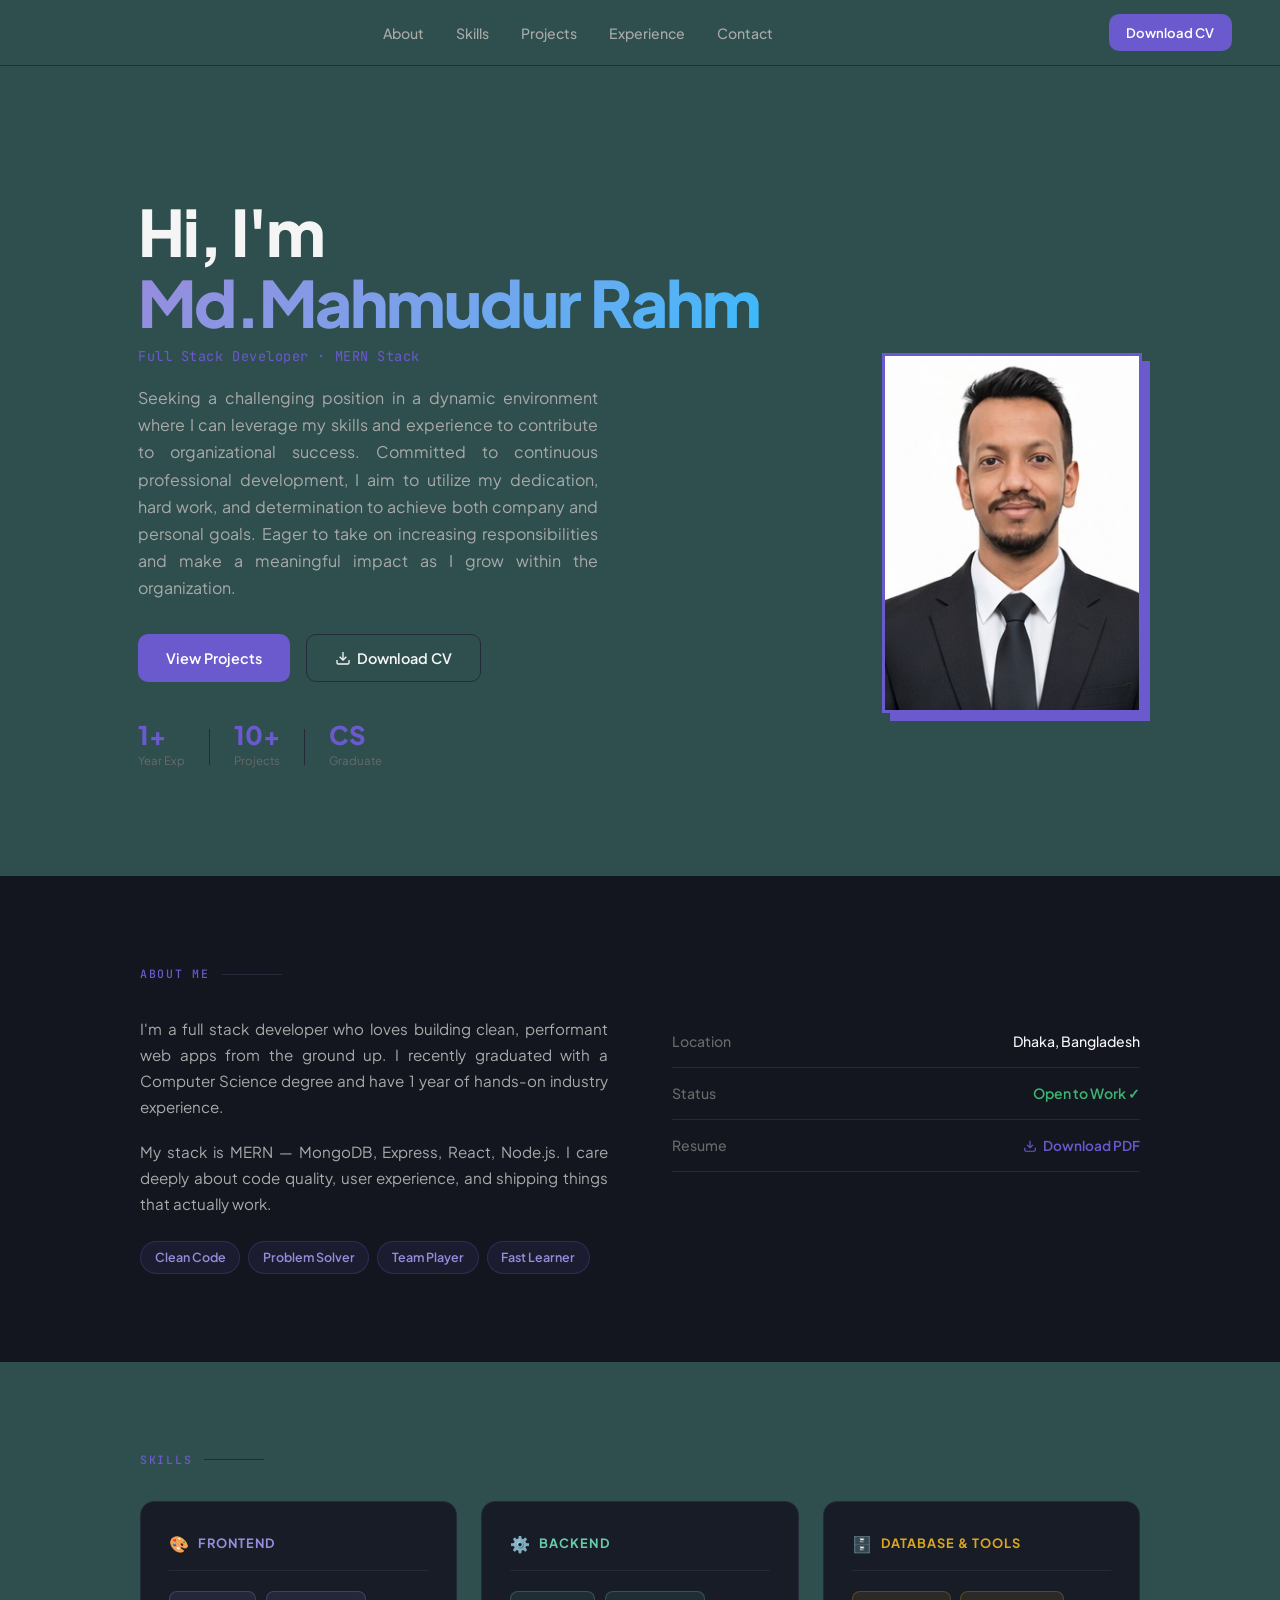
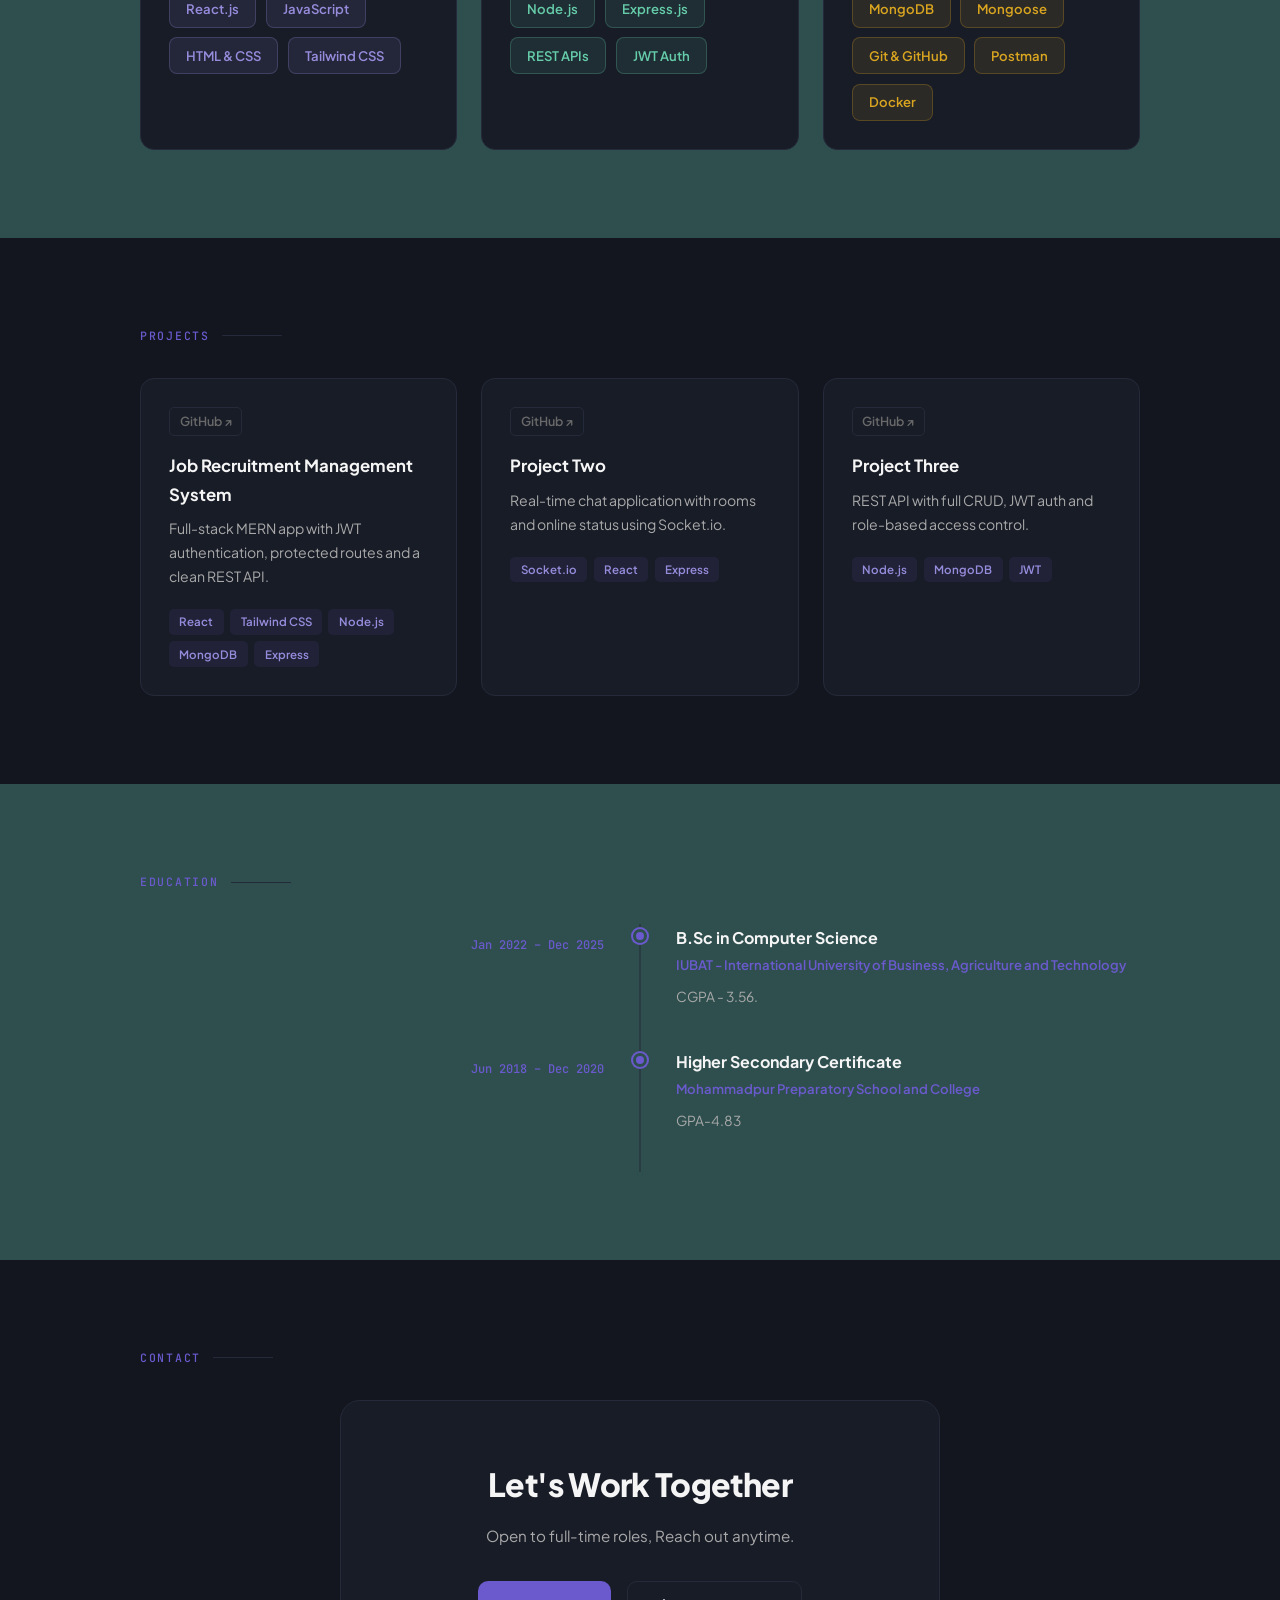
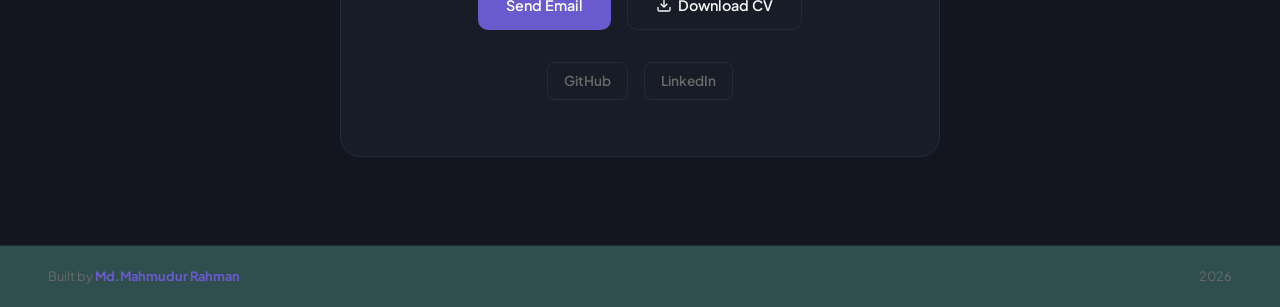
==== portfolio/index.html @ d1deb951 "some update" ====
<!doctype html>
<html lang="en">
  <head>
    <meta charset="UTF-8" />
    <meta name="viewport" content="width=device-width, initial-scale=1.0" />
    <title>Portfolio of Md.Mahmudur Rahman</title>
    <link rel="stylesheet" href="style.css" />
    <link rel="preconnect" href="https://fonts.googleapis.com" />
    <link
      href="https://fonts.googleapis.com/css2?family=Plus+Jakarta+Sans:wght@300;400;500;600;700;800&family=JetBrains+Mono:wght@400;500&display=swap"
      rel="stylesheet"
    />
  </head>
  <body>
    <!-- NAV -->
    <nav id="navbar">
      <span class="logo"><span></span></span>
      <ul id="navMenu">
        <li><a href="#about">About</a></li>
        <li><a href="#skills">Skills</a></li>
        <li><a href="#projects">Projects</a></li>
        <li><a href="#experience">Experience</a></li>
        <li><a href="#contact">Contact</a></li>
      </ul>
      <a href="cv.pdf" download class="cv-btn">Download CV</a>
      <button class="hamburger" id="hamburger" aria-label="Toggle menu">
        <span></span><span></span><span></span>
      </button>
    </nav>

    <!-- HERO -->
    <section class="hero">
      <div class="hero-left">
        <h1>Hi, I'm<br /><span id="heroName">Md.Mahmudur Rahman</span></h1>
        <p class="hero-role">Full Stack Developer · MERN Stack</p>
        <p class="hero-sub">
          Seeking a challenging position in a dynamic environment where I can
          leverage my skills and experience to contribute to organizational
          success. Committed to continuous professional development, I aim to
          utilize my dedication, hard work, and determination to achieve both
          company and personal goals. Eager to take on increasing
          responsibilities and make a meaningful impact as I grow within the
          organization.
        </p>
        <div class="hero-actions">
          <a href="#projects" class="btn">View Projects</a>
          <a href="cv.pdf" download class="btn btn-outline">
            <svg
              width="16"
              height="16"
              viewBox="0 0 24 24"
              fill="none"
              stroke="currentColor"
              stroke-width="2"
            >
              <path d="M21 15v4a2 2 0 0 1-2 2H5a2 2 0 0 1-2-2v-4" />
              <polyline points="7 10 12 15 17 10" />
              <line x1="12" y1="15" x2="12" y2="3" />
            </svg>
            Download CV
          </a>
        </div>
        <div class="hero-stats">
          <div class="stat"><strong>1+</strong><span>Year Exp</span></div>
          <div class="divider"></div>
          <div class="stat"><strong>10+</strong><span>Projects</span></div>
          <div class="divider"></div>
          <div class="stat"><strong>CS</strong><span>Graduate</span></div>
        </div>
      </div>
      <div class="hero-right">
        <div class="profile-wrap">
          <img
            src="./img/User_Profile.jpeg"
            alt="Profile Photo"
            class="profile-img"
          />
          <div class="profile-ring"></div>
        </div>
      </div>
    </section>

    <!-- ABOUT -->
    <section id="about" class="section alt">
      <div class="container">
        <div class="sec-label">About Me</div>
        <div class="about-layout">
          <div class="about-text">
            <p>
              I'm a full stack developer who loves building clean, performant
              web apps from the ground up. I recently graduated with a Computer
              Science degree and have 1 year of hands-on industry experience.
            </p>
            <p>
              My stack is MERN — MongoDB, Express, React, Node.js. I care deeply
              about code quality, user experience, and shipping things that
              actually work.
            </p>
            <div class="about-tags">
              <span>Clean Code</span>
              <span>Problem Solver</span>
              <span>Team Player</span>
              <span>Fast Learner</span>
            </div>
          </div>
          <div class="about-info">
            <div class="info-row">
              <span class="info-label">Location</span
              ><span class="info-val">Dhaka, Bangladesh</span>
            </div>

            <div class="info-row">
              <span class="info-label">Status</span
              ><span class="info-val status-open">Open to Work ✓</span>
            </div>
            <div class="info-row">
              <span class="info-label">Resume</span>
              <a href="cv.pdf" download class="info-link">
                <svg
                  width="14"
                  height="14"
                  viewBox="0 0 24 24"
                  fill="none"
                  stroke="currentColor"
                  stroke-width="2"
                >
                  <path d="M21 15v4a2 2 0 0 1-2 2H5a2 2 0 0 1-2-2v-4" />
                  <polyline points="7 10 12 15 17 10" />
                  <line x1="12" y1="15" x2="12" y2="3" />
                </svg>
                Download PDF
              </a>
            </div>
          </div>
        </div>
      </div>
    </section>

    <!-- SKILLS -->
    <section id="skills" class="section">
      <div class="container">
        <div class="sec-label">Skills</div>
        <div class="skill-cols">
          <div class="skill-col">
            <div class="skill-col-title fe">
              <span class="skill-col-icon">🎨</span> Frontend
            </div>
            <div class="skill-pills">
              <span>React.js</span>
              <span>JavaScript</span>
              <span>HTML & CSS</span>
              <span>Tailwind CSS</span>
            </div>
          </div>

          <div class="skill-col">
            <div class="skill-col-title be">
              <span class="skill-col-icon">⚙️</span> Backend
            </div>
            <div class="skill-pills">
              <span>Node.js</span>
              <span>Express.js</span>
              <span>REST APIs</span>
              <span>JWT Auth</span>
            </div>
          </div>

          <div class="skill-col">
            <div class="skill-col-title db">
              <span class="skill-col-icon">🗄️</span> Database & Tools
            </div>
            <div class="skill-pills">
              <span>MongoDB</span>
              <span>Mongoose</span>
              <span>Git & GitHub</span>
              <span>Postman</span>
              <span>Docker</span>
            </div>
          </div>
        </div>
      </div>
    </section>

    <!-- PROJECTS -->
    <section id="projects" class="section alt">
      <div class="container">
        <div class="sec-label">Projects</div>
        <div class="projects">
          <div class="card fade-up">
            <div class="card-header">
              <div class="card-links">
                <a
                  href="https://github.com/Mahmudur-86/Job-Recruitment-Management-System-"
                  target="_blank"
                  rel="noopener"
                  >GitHub ↗</a
                >
              </div>
            </div>
            <h3>Job Recruitment Management System</h3>
            <p>
              Full-stack MERN app with JWT authentication, protected routes and
              a clean REST API.
            </p>
            <div class="card-tags">
              <span>React</span>
              <span>Tailwind CSS</span>
              <span>Node.js</span><span>MongoDB</span>
              <span>Express</span>
            </div>
          </div>

          <div class="card fade-up">
            <div class="card-header">
              <div class="card-links">
                <a href="#" target="_blank" rel="noopener">GitHub ↗</a>
              </div>
            </div>
            <h3>Project Two</h3>
            <p>
              Real-time chat application with rooms and online status using
              Socket.io.
            </p>
            <div class="card-tags">
              <span>Socket.io</span><span>React</span><span>Express</span>
            </div>
          </div>

          <div class="card fade-up">
            <div class="card-header">
              <div class="card-links">
                <a href="#" target="_blank" rel="noopener">GitHub ↗</a>
              </div>
            </div>
            <h3>Project Three</h3>
            <p>
              REST API with full CRUD, JWT auth and role-based access control.
            </p>
            <div class="card-tags">
              <span>Node.js</span><span>MongoDB</span><span>JWT</span>
            </div>
          </div>
        </div>
      </div>
    </section>

    <!-- EDUCATION -->
    <section id="education" class="section">
      <div class="container">
        <div class="sec-label">Education</div>
        <div class="timeline">
          <div class="tl-item fade-up">
            <div class="tl-left">
              <span class="tl-date">Jan 2022 – Dec 2025</span>
            </div>
            <div class="tl-dot"></div>
            <div class="tl-right">
              <h3>B.Sc in Computer Science</h3>
              <span class="tl-company"
                >IUBAT - International University of Business, Agriculture and
                Technology</span
              >
              <p>CGPA - 3.56.</p>
            </div>
          </div>

          <div class="tl-item fade-up">
            <div class="tl-left">
              <span class="tl-date">Jun 2018 – Dec 2020</span>
            </div>
            <div class="tl-dot"></div>
            <div class="tl-right">
              <h3>Higher Secondary Certificate</h3>
              <span class="tl-company"
                >Mohammadpur Preparatory School and College</span
              >
              <p>GPA-4.83</p>
            </div>
          </div>
        </div>
      </div>
    </section>

    <!-- CONTACT -->
    <section id="contact" class="section alt">
      <div class="container">
        <div class="sec-label">Contact</div>
        <div class="contact-box fade-up">
          <h2>Let's Work Together</h2>
          <p>Open to full-time roles, Reach out anytime.</p>
          <div class="contact-actions">
            <a href="mailto:mdmahmudurrahman648@gmail.com" class="btn"
              >Send Email</a
            >
            <a href="cv.pdf" download class="btn btn-outline">
              <svg
                width="16"
                height="16"
                viewBox="0 0 24 24"
                fill="none"
                stroke="currentColor"
                stroke-width="2"
              >
                <path d="M21 15v4a2 2 0 0 1-2 2H5a2 2 0 0 1-2-2v-4" />
                <polyline points="7 10 12 15 17 10" />
                <line x1="12" y1="15" x2="12" y2="3" />
              </svg>
              Download CV
            </a>
          </div>
          <div class="socials">
            <a
              href="https://github.com/Mahmudur-86"
              target="_blank"
              rel="noopener"
              >GitHub</a
            >
            <a
              href="https://www.linkedin.com/in/md-mahmudur-rahman-579461246"
              target="_blank"
              rel="noopener"
              >LinkedIn</a
            >
          </div>
        </div>
      </div>
    </section>

    <footer>
      <span>Built by <strong> Md.Mahmudur Rahman</strong></span>
      <span id="yr">2026</span>
    </footer>

    <script src="app.js"></script>
  </body>
</html>
---- portfolio/style.css ----
*, *::before, *::after { margin: 0; padding: 0; box-sizing: border-box; }

:root {
  --bg:      darkslategray;
  --bg-alt:  #13161f;
  --card:    #181c27;
  --border:  #252a3a;
  --accent:  slateblue;        
  --accent2: deepskyblue;       
  --accent3: mediumseagreen;    
  --text:    whitesmoke;
  --sub:     darkgray;
  --dim:     dimgray;
  --fe:      color-mix(in srgb, slateblue 70%, white);   
  --be:      mediumaquamarine; 
  --db:      goldenrod;         
  --r: 10px;
}

html { scroll-behavior: smooth; }

body {
  font-family: 'Plus Jakarta Sans', sans-serif;
  background: var(--bg);
  color: var(--text);
  line-height: 1.7;
  overflow-x: hidden;
}

::-webkit-scrollbar { width: 3px; }
::-webkit-scrollbar-track { background: var(--bg); }
::-webkit-scrollbar-thumb { background: var(--accent); border-radius: 2px; }
::selection { background: color-mix(in srgb, var(--accent) 30%, transparent); }

/* ── NAV ── */
nav {
  position: sticky; top: 0; z-index: 100;
  display: flex; align-items: center; justify-content: space-between;
  padding: 0.9rem 3rem;
  background: color-mix(in srgb, var(--bg) 85%, transparent);
  
  border-bottom: 1px solid var(--border);
  transition: box-shadow 0.3s;
}
nav.scrolled { box-shadow: 0 4px 24px color-mix(in srgb, black 30%, transparent); }
.logo { font-size: 1.3rem; font-weight: 800; color: var(--text); letter-spacing: -0.03em; }
.logo span { color: var(--accent); }
nav ul { display: flex; gap: 2rem; list-style: none; }
nav a { text-decoration: none; color: var(--sub); font-size: 0.88rem; font-weight: 500; transition: color 0.2s; }
nav a:hover, nav a.active { color: var(--text); }
.cv-btn {
  display: inline-flex; align-items: center; gap: 0.4rem;
  background: var(--accent); color: white;
  padding: 0.45rem 1.1rem; border-radius: var(--r);
  font-size: 0.82rem; font-weight: 600; text-decoration: none;
  transition: all 0.2s;
}
.cv-btn:hover { background: color-mix(in srgb, var(--accent) 80%, black); transform: translateY(-1px); }
.hamburger { display: none; flex-direction: column; gap: 5px; cursor: pointer; background: none; border: none; }
.hamburger span { display: block; width: 22px; height: 2px; background: var(--text); border-radius: 2px; transition: all 0.3s; }

/* ── HERO ── */
.hero {
  display: flex; align-items: center; justify-content: space-between;
  gap: 3rem; padding: 5.5rem 3rem 4rem;
  max-width: 1100px; margin: 0 auto; min-height: 90vh;
}
.hero-left { flex: 1; }
.hero-status {
  display: inline-flex; align-items: center; gap: 0.5rem;
  background: color-mix(in srgb, var(--accent3) 10%, transparent);
  color: var(--accent3); font-size: 0.8rem; font-weight: 600;
  padding: 0.35rem 1rem; border-radius: 100px;
  border: 1px solid color-mix(in srgb, var(--accent3) 25%, transparent);
  margin-bottom: 1.5rem;
}
.status-dot {
  width: 7px; height: 7px; border-radius: 50%;
  background: var(--accent3);
  animation: pulse 2s ease-in-out infinite;
}
@keyframes pulse { 0%,100% { opacity: 1; } 50% { opacity: 0.4; } }
.hero-left h1 {
  font-size: clamp(2.4rem, 5.5vw, 4rem); font-weight: 800;
  line-height: 1.1; letter-spacing: -0.03em; margin-bottom: 0.5rem;
}
.hero-left h1 span {
  display: block;
  background: linear-gradient(135deg, var(--fe), var(--accent2));
  -webkit-background-clip: text; -webkit-text-fill-color: transparent; background-clip: text;
}
.hero-role {
  font-family: 'JetBrains Mono', monospace;
  font-size: 0.85rem; color: var(--accent); margin-bottom: 1rem;
  letter-spacing: 0.04em;
}
.hero-sub { color: var(--sub); font-size: 1rem; max-width: 460px; margin-bottom: 2rem; text-align: justify; }
.hero-actions { display: flex; gap: 1rem; flex-wrap: wrap; margin-bottom: 2.5rem; }
.hero-stats { display: flex; align-items: center; gap: 1.5rem; }
.stat { display: flex; flex-direction: column; }
.stat strong { font-size: 1.6rem; font-weight: 800; color: var(--accent); line-height: 1; }
.stat span { font-size: 0.72rem; color: var(--dim); margin-top: 0.2rem; }
.divider { width: 1px; height: 36px; background: var(--border); }

/* profile */
.hero-right { flex-shrink: 0; display: flex; align-items: center; justify-content: center; }
.profile-wrap {
  position: relative;
  width: 260px;
  height: 260px;
}
.profile-img {
  width: 260px;
  height: 360px;
  object-fit: cover;
  border-radius: 0;
  display: block;
  position: relative; z-index: 1;
  border: 3px solid var(--accent);
  box-shadow: 8px 8px 0px var(--accent);
  transition: transform 0.3s;
}
.profile-img:hover { transform: scale(1.03); }
.profile-ring { display: none; }
@keyframes spin { to { transform: rotate(360deg); } }
.profile-badge {
  position: absolute; bottom: -12px; right: -12px; z-index: 2;
  background: var(--accent); color: white;
  border-radius: 10px; padding: 0.5rem 0.75rem;
  display: flex; flex-direction: column; align-items: center;
  font-size: 0.72rem; font-weight: 700; line-height: 1.3;
  box-shadow: 0 4px 16px color-mix(in srgb, var(--accent) 40%, transparent);
}

/* ── BUTTONS ── */
.btn {
  display: inline-flex; align-items: center; gap: 0.4rem;
  background: var(--accent); color: white;
  padding: 0.7rem 1.75rem; border-radius: var(--r);
  text-decoration: none; font-size: 0.9rem; font-weight: 600;
  transition: all 0.2s;
}
.btn:hover { background: color-mix(in srgb, var(--accent) 80%, black); transform: translateY(-2px); box-shadow: 0 8px 20px color-mix(in srgb, var(--accent) 30%, transparent); }
.btn-outline { background: transparent; color: var(--text); border: 1px solid var(--border); }
.btn-outline:hover { border-color: var(--accent); color: var(--accent); background: transparent; box-shadow: none; }

/* ── SECTIONS ── */
.section { padding: 5.5rem 3rem; }
.section.alt { background: var(--bg-alt); }
.container { max-width: 1000px; margin: 0 auto; }
.sec-label {
  font-family: 'JetBrains Mono', monospace;
  font-size: 0.72rem; font-weight: 500; letter-spacing: 0.15em;
  text-transform: uppercase; color: var(--accent);
  margin-bottom: 2rem;
  display: flex; align-items: center; gap: 0.75rem;
}
.sec-label::after { content: ''; flex: 1; max-width: 60px; height: 1px; background: var(--border); }

/* ── ABOUT ── */
.about-layout { display: grid; grid-template-columns: 1fr 1fr; gap: 4rem; align-items: start; }
.about-text p { color: var(--sub); margin-bottom: 1.25rem; font-size: 0.95rem; text-align: justify; }
.about-tags { display: flex; flex-wrap: wrap; gap: 0.5rem; margin-top: 1.5rem; }
.about-tags span {
  font-size: 0.78rem; font-weight: 600;
  padding: 0.3rem 0.85rem; border-radius: 100px;
  background: color-mix(in srgb, var(--accent) 10%, transparent);
  color: var(--fe); border: 1px solid color-mix(in srgb, var(--accent) 25%, transparent);
}
.about-info { display: flex; flex-direction: column; gap: 0; }
.info-row {
  display: flex; justify-content: space-between; align-items: center;
  padding: 0.85rem 0; border-bottom: 1px solid var(--border);
  font-size: 0.88rem;
}
.info-label { color: var(--dim); font-weight: 500; }
.info-val { color: var(--text); font-weight: 500; }
.status-open { color: var(--accent3); font-weight: 600; }
.info-link {
  display: inline-flex; align-items: center; gap: 0.35rem;
  color: var(--accent); text-decoration: none; font-weight: 600; font-size: 0.85rem;
  transition: color 0.2s;
}
.info-link:hover { color: var(--accent2); }

/* ── SKILLS ── */
.skill-cols { display: grid; grid-template-columns: repeat(3, 1fr); gap: 1.5rem; }
.skill-col {
  background: var(--card);
  border: 1px solid var(--border);
  border-radius: 14px;
  padding: 1.75rem;
  transition: transform 0.2s, box-shadow 0.2s;
}
.skill-col:hover { transform: translateY(-4px); box-shadow: 0 10px 28px color-mix(in srgb, black 25%, transparent); }
.skill-col-title {
  display: flex; align-items: center; gap: 0.5rem;
  font-size: 0.8rem; font-weight: 700; letter-spacing: 0.08em;
  text-transform: uppercase; margin-bottom: 1.25rem;
  padding-bottom: 0.75rem; border-bottom: 1px solid var(--border);
}
.skill-col-icon { font-size: 1rem; }
.skill-col-title.fe { color: var(--fe); }
.skill-col-title.be { color: var(--be); }
.skill-col-title.db { color: var(--db); }
.skill-pills { display: flex; flex-wrap: wrap; gap: 0.6rem; }
.skill-pills span {
  font-size: 0.82rem; font-weight: 600;
  padding: 0.4rem 1rem; border-radius: 8px;
  border: 1px solid transparent; transition: all 0.2s; cursor: default;
}
.skill-col:nth-child(1) .skill-pills span {
  background: color-mix(in srgb, var(--fe) 10%, transparent);
  color: var(--fe);
  border-color: color-mix(in srgb, var(--fe) 25%, transparent);
}
.skill-col:nth-child(2) .skill-pills span {
  background: color-mix(in srgb, var(--be) 10%, transparent);
  color: var(--be);
  border-color: color-mix(in srgb, var(--be) 25%, transparent);
}
.skill-col:nth-child(3) .skill-pills span {
  background: color-mix(in srgb, var(--db) 10%, transparent);
  color: var(--db);
  border-color: color-mix(in srgb, var(--db) 25%, transparent);
}
.skill-pills span:hover { transform: translateY(-2px); }

/* ── PROJECTS ── */
.projects { display: grid; grid-template-columns: repeat(auto-fill, minmax(290px, 1fr)); gap: 1.5rem; }
.card {
  background: var(--card); border: 1px solid var(--border);
  border-radius: 14px; padding: 1.75rem;
  transition: transform 0.25s, box-shadow 0.25s, border-color 0.25s;
}
.card:hover { transform: translateY(-5px); box-shadow: 0 12px 32px color-mix(in srgb, black 30%, transparent); border-color: color-mix(in srgb, var(--accent) 40%, transparent); }
.card-header { display: flex; justify-content: space-between; align-items: center; margin-bottom: 1rem; }
.card-icon { font-size: 1.75rem; }
.card-links { display: flex; gap: 0.5rem; }
.card-links a { font-size: 0.78rem; font-weight: 600; color: var(--dim); text-decoration: none; padding: 0.2rem 0.6rem; border: 1px solid var(--border); border-radius: 5px; transition: all 0.2s; }
.card-links a:hover { color: var(--accent2); border-color: var(--accent2); }
.card h3 { font-size: 1.05rem; font-weight: 700; margin-bottom: 0.5rem; }
.card p { font-size: 0.88rem; color: var(--sub); margin-bottom: 1.25rem; line-height: 1.7; }
.card-tags { display: flex; flex-wrap: wrap; gap: 0.4rem; }
.card-tags span { font-size: 0.72rem; font-weight: 600; padding: 0.2rem 0.65rem; border-radius: 5px; background: color-mix(in srgb, var(--accent) 10%, transparent); color: var(--fe); }

/* ── TIMELINE ── */
.timeline { display: flex; flex-direction: column; gap: 0; position: relative; }
.timeline::before { content: ''; position: absolute; left: 50%; top: 0; bottom: 0; width: 1px; background: var(--border); transform: translateX(-50%); }
.tl-item { display: grid; grid-template-columns: 1fr 24px 1fr; gap: 1.5rem; align-items: start; margin-bottom: 2.5rem; }
.tl-left { text-align: right; padding-top: 0.3rem; }
.tl-date { font-family: 'JetBrains Mono', monospace; font-size: 0.75rem; color: var(--accent); font-weight: 500; }
.tl-dot { width: 14px; height: 14px; border-radius: 50%; background: var(--accent); border: 3px solid var(--bg); box-shadow: 0 0 0 2px var(--accent); margin-top: 0.3rem; justify-self: center; }
.tl-right h3 { font-size: 1rem; font-weight: 700; margin-bottom: 0.2rem; }
.tl-company { font-size: 0.82rem; color: var(--accent); font-weight: 600; display: block; margin-bottom: 0.5rem; }
.tl-right p { font-size: 0.86rem; color: var(--sub); line-height: 1.7; }

/* ── CONTACT ── */
.contact-box {
  background: var(--card); border: 1px solid var(--border);
  border-radius: 20px; padding: 3.5rem; text-align: center;
  max-width: 600px; margin: 0 auto;
}
.contact-box h2 { font-size: 2rem; font-weight: 800; margin-bottom: 0.75rem; letter-spacing: -0.02em; }
.contact-box p { color: var(--sub); margin-bottom: 2rem; font-size: 0.95rem; }
.contact-actions { display: flex; gap: 1rem; justify-content: center; flex-wrap: wrap; margin-bottom: 2rem; }
.socials { display: flex; justify-content: center; gap: 1rem; flex-wrap: wrap; }
.socials a { color: var(--dim); text-decoration: none; font-size: 0.85rem; font-weight: 600; padding: 0.4rem 1rem; border: 1px solid var(--border); border-radius: 8px; transition: all 0.2s; }
.socials a:hover { color: var(--text); border-color: var(--sub); }

/* ── FOOTER ── */
footer { display: flex; justify-content: space-between; padding: 1.25rem 3rem; font-size: 0.8rem; color: var(--dim); border-top: 1px solid var(--border); }
footer strong { color: var(--accent); }

/* ── FADE UP ── */
.fade-up { opacity: 0; transform: translateY(22px); transition: opacity 0.6s ease, transform 0.6s ease; }
.fade-up.visible { opacity: 1; transform: translateY(0); }

/* ── RESPONSIVE ── */
@media (max-width: 900px) {
  .hero { flex-direction: column; text-align: center; padding: 5rem 2rem 3rem; min-height: auto; }
  .hero-sub, .hero-actions, .hero-stats { margin-left: auto; margin-right: auto; }
  .hero-actions, .hero-stats { justify-content: center; }
  .hero-right { width: 100%; height: auto; display: flex; justify-content: center; }
  .profile-wrap { width: 200px; height: 200px; }
  .about-layout { grid-template-columns: 1fr; gap: 2.5rem; }
  .skill-cols { grid-template-columns: 1fr; gap: 1.25rem; }
  .timeline::before { display: none; }
  .tl-item { grid-template-columns: 1fr; }
  .tl-left { text-align: left; }
  .tl-dot { display: none; }
}
@media (max-width: 640px) {
  nav { padding: 0.9rem 1.25rem; }
  .cv-btn { display: none; }
  nav ul { display: none; flex-direction: column; position: absolute; top: 100%; left: 0; right: 0; background: var(--bg-alt); border-bottom: 1px solid var(--border); padding: 0.5rem 0; }
  nav ul.open { display: flex; }
  nav ul li a { display: block; padding: 0.65rem 2rem; }
  .hamburger { display: flex; }
  .section { padding: 4rem 1.25rem; }
  .contact-box { padding: 2rem 1.25rem; }
  footer { padding: 1.25rem; flex-direction: column; gap: 0.25rem; text-align: center; }
}
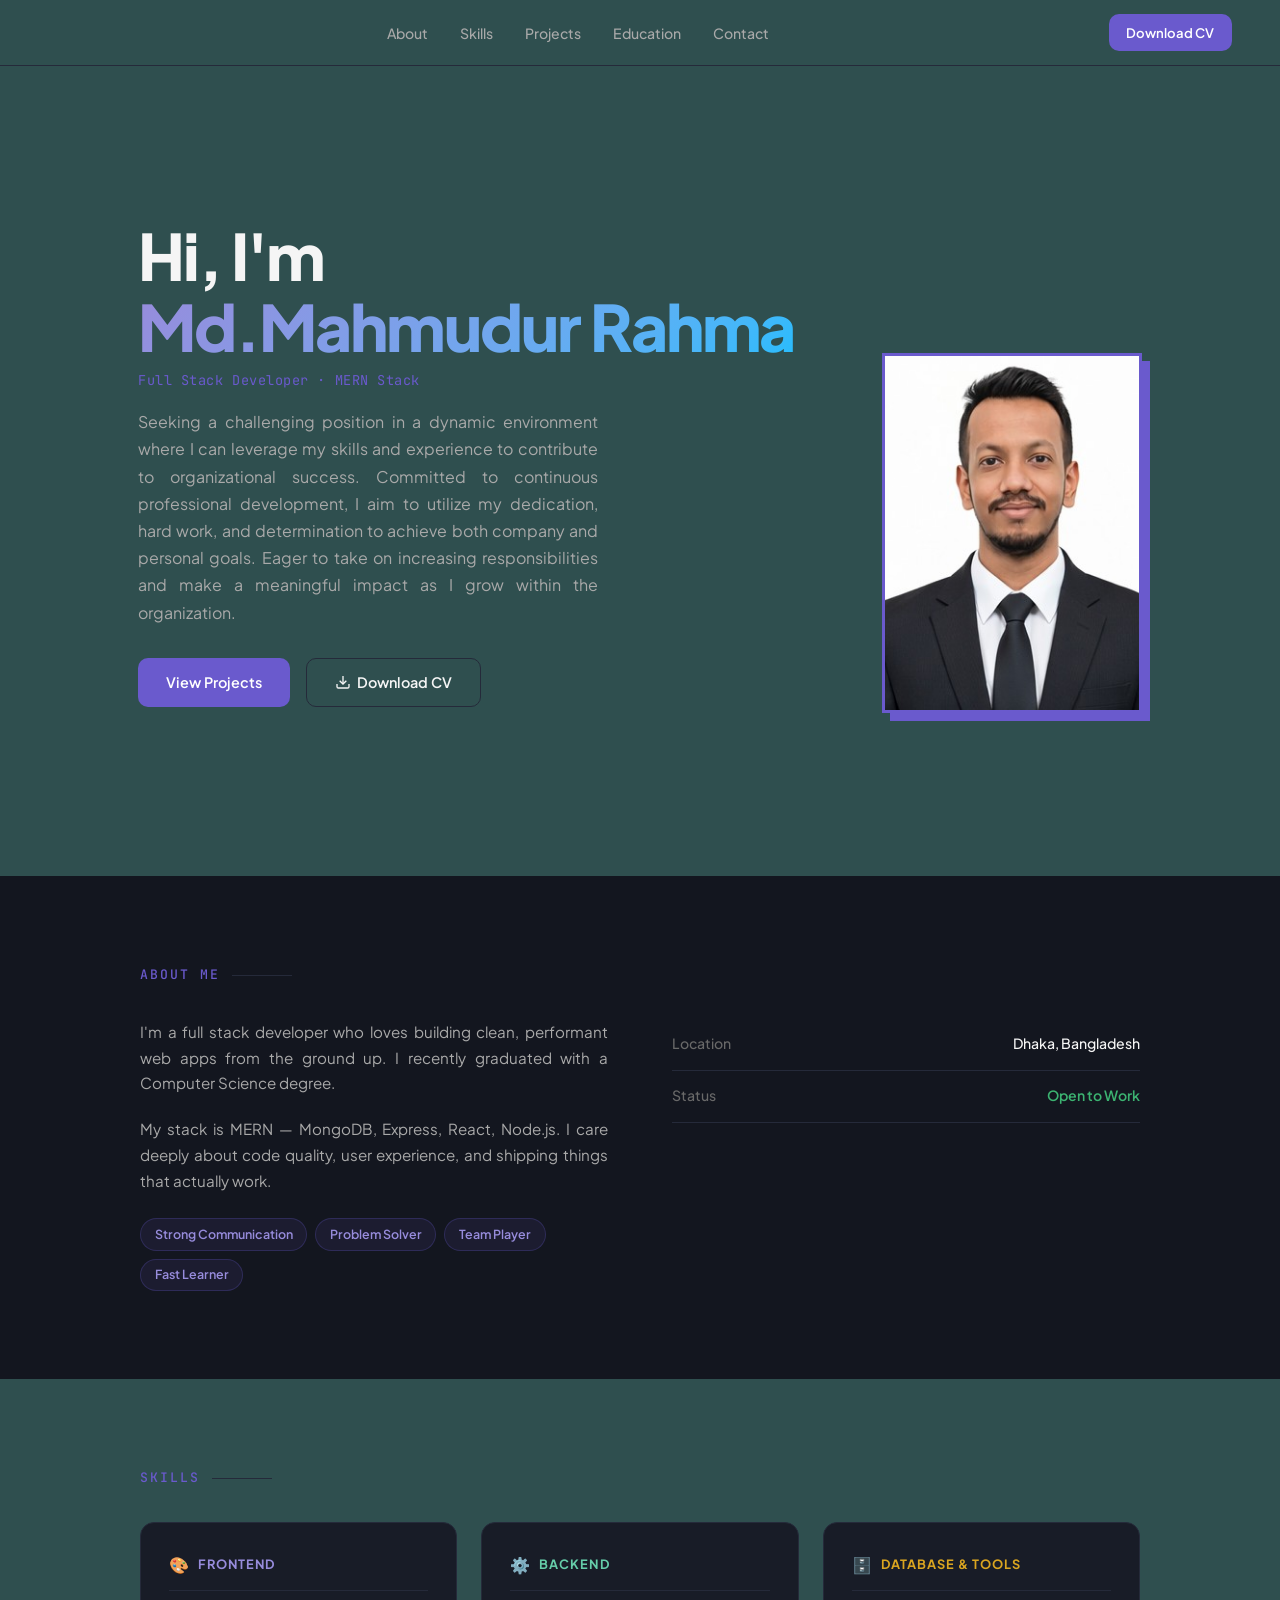
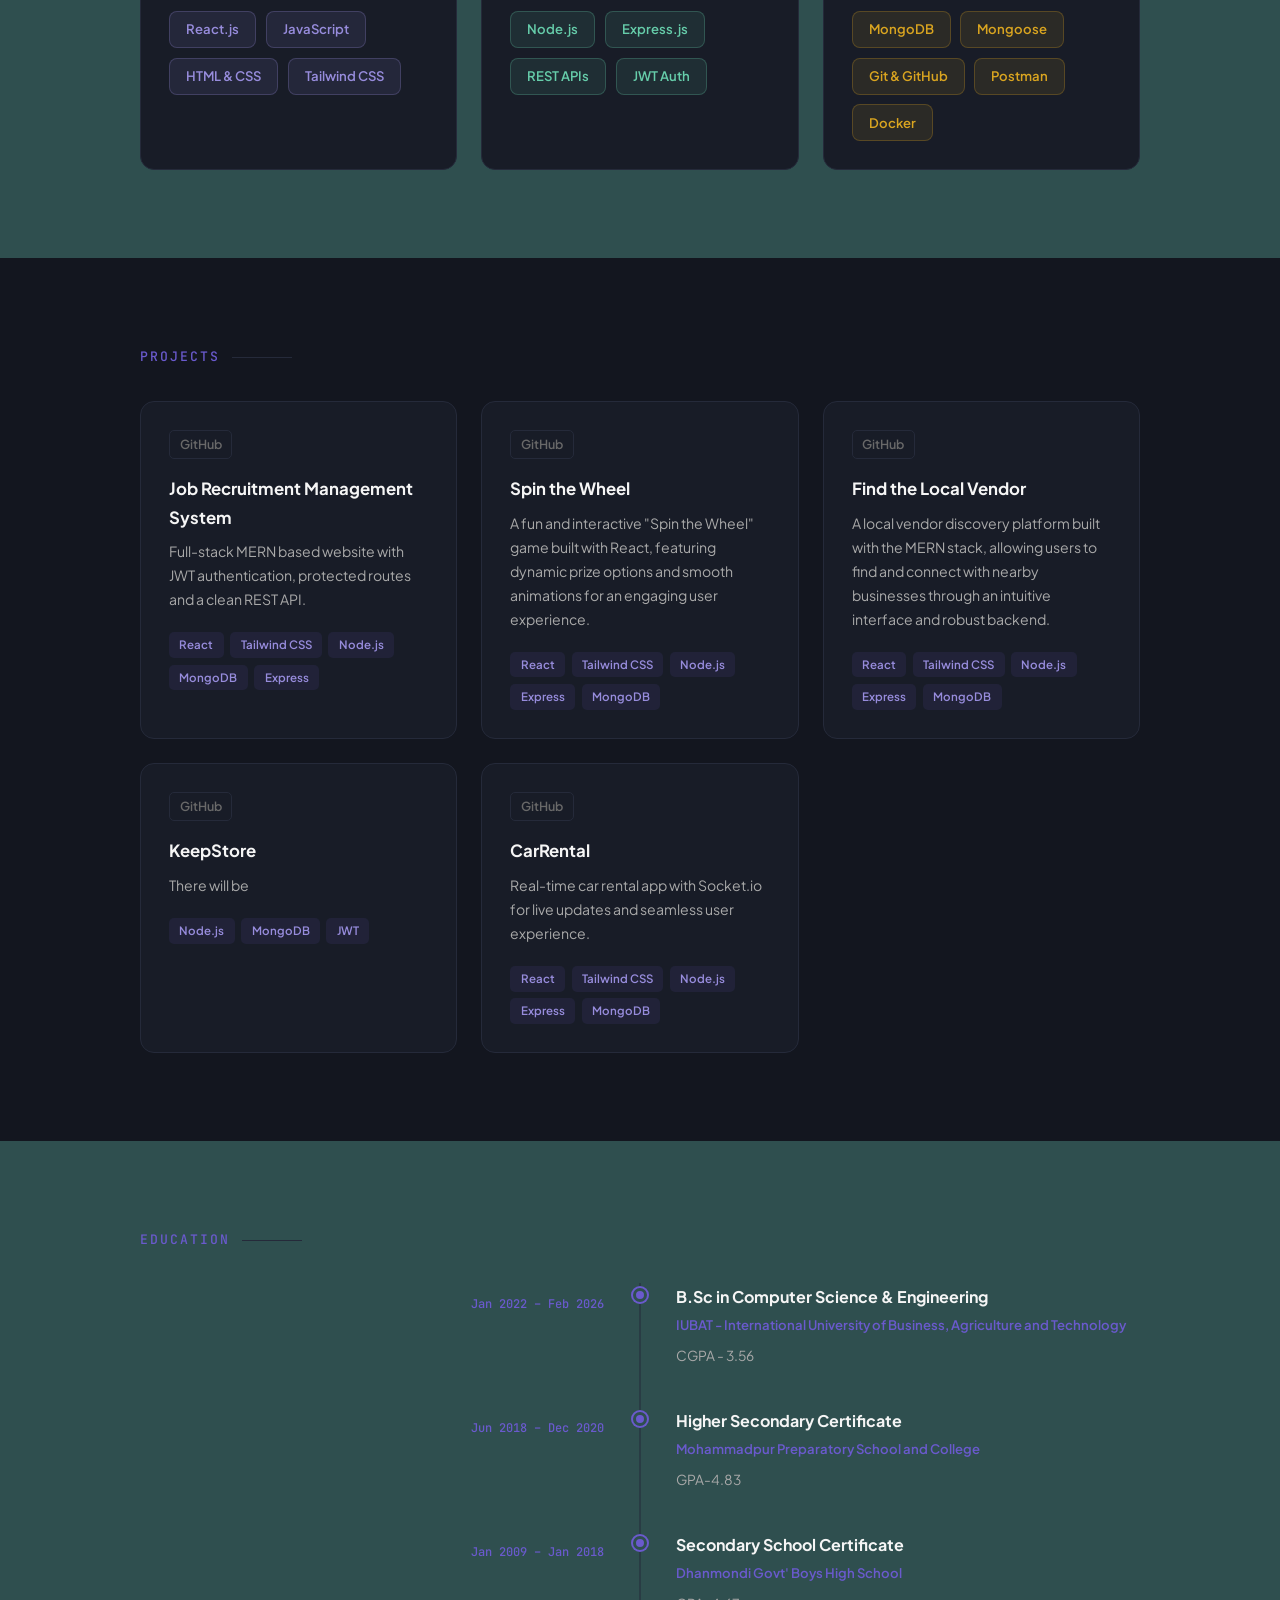
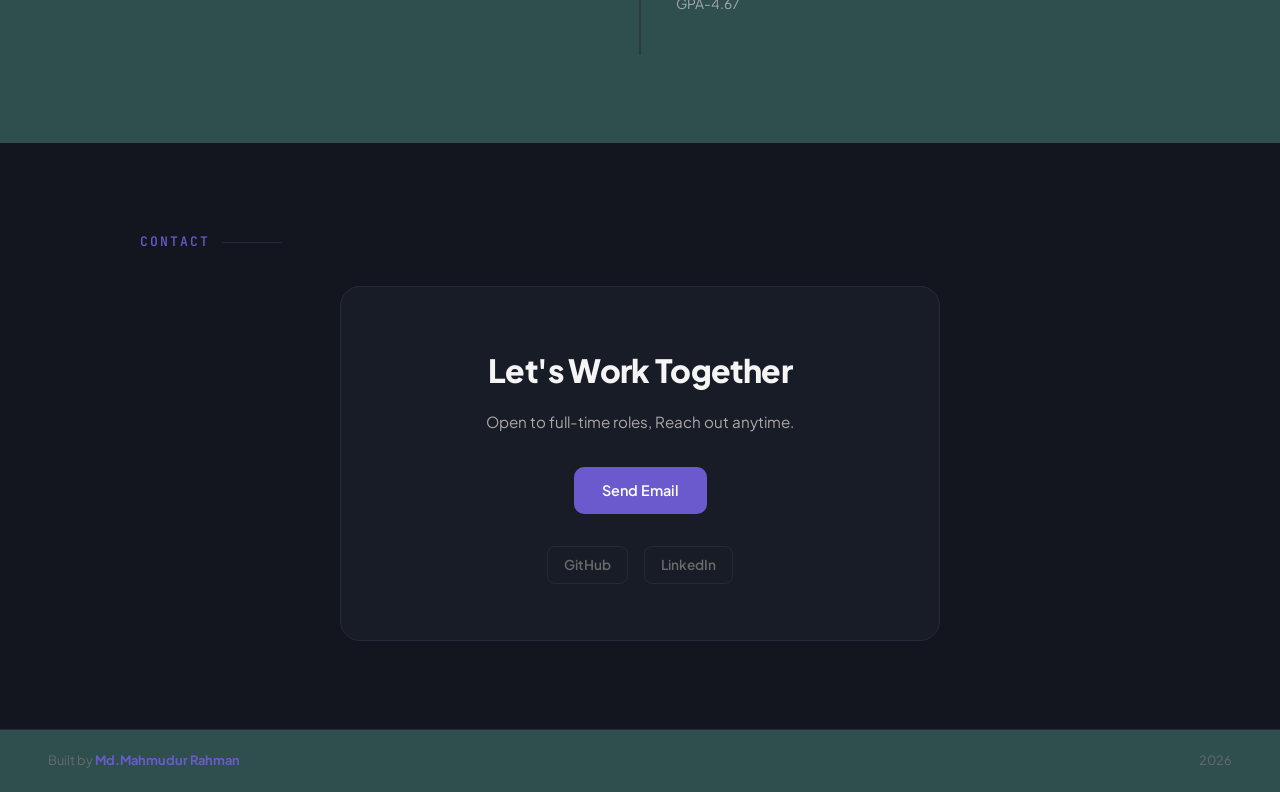
==== commit a0326717: "some work done" ====
--- a/portfolio/index.html
+++ b/portfolio/index.html
@@ -19,7 +19,7 @@
         <li><a href="#about">About</a></li>
         <li><a href="#skills">Skills</a></li>
         <li><a href="#projects">Projects</a></li>
-        <li><a href="#experience">Experience</a></li>
+        <li><a href="#education">Education</a></li>
         <li><a href="#contact">Contact</a></li>
       </ul>
       <a href="cv.pdf" download class="cv-btn">Download CV</a>
@@ -60,13 +60,6 @@
             Download CV
           </a>
         </div>
-        <div class="hero-stats">
-          <div class="stat"><strong>1+</strong><span>Year Exp</span></div>
-          <div class="divider"></div>
-          <div class="stat"><strong>10+</strong><span>Projects</span></div>
-          <div class="divider"></div>
-          <div class="stat"><strong>CS</strong><span>Graduate</span></div>
-        </div>
       </div>
       <div class="hero-right">
         <div class="profile-wrap">
@@ -89,7 +82,7 @@
             <p>
               I'm a full stack developer who loves building clean, performant
               web apps from the ground up. I recently graduated with a Computer
-              Science degree and have 1 year of hands-on industry experience.
+              Science degree.
             </p>
             <p>
               My stack is MERN — MongoDB, Express, React, Node.js. I care deeply
@@ -97,7 +90,7 @@
               actually work.
             </p>
             <div class="about-tags">
-              <span>Clean Code</span>
+              <span>Strong Communication</span>
               <span>Problem Solver</span>
               <span>Team Player</span>
               <span>Fast Learner</span>
@@ -111,25 +104,7 @@
 
             <div class="info-row">
               <span class="info-label">Status</span
-              ><span class="info-val status-open">Open to Work ✓</span>
-            </div>
-            <div class="info-row">
-              <span class="info-label">Resume</span>
-              <a href="cv.pdf" download class="info-link">
-                <svg
-                  width="14"
-                  height="14"
-                  viewBox="0 0 24 24"
-                  fill="none"
-                  stroke="currentColor"
-                  stroke-width="2"
-                >
-                  <path d="M21 15v4a2 2 0 0 1-2 2H5a2 2 0 0 1-2-2v-4" />
-                  <polyline points="7 10 12 15 17 10" />
-                  <line x1="12" y1="15" x2="12" y2="3" />
-                </svg>
-                Download PDF
-              </a>
+              ><span class="info-val status-open">Open to Work </span>
             </div>
           </div>
         </div>
@@ -193,14 +168,14 @@
                   href="https://github.com/Mahmudur-86/Job-Recruitment-Management-System-"
                   target="_blank"
                   rel="noopener"
-                  >GitHub ↗</a
-                >
+                  >GitHub
+                </a>
               </div>
             </div>
             <h3>Job Recruitment Management System</h3>
             <p>
-              Full-stack MERN app with JWT authentication, protected routes and
-              a clean REST API.
+              Full-stack MERN based website with JWT authentication, protected
+              routes and a clean REST API.
             </p>
             <div class="card-tags">
               <span>React</span>
@@ -213,31 +188,74 @@
           <div class="card fade-up">
             <div class="card-header">
               <div class="card-links">
-                <a href="#" target="_blank" rel="noopener">GitHub ↗</a>
-              </div>
-            </div>
-            <h3>Project Two</h3>
-            <p>
-              Real-time chat application with rooms and online status using
-              Socket.io.
-            </p>
-            <div class="card-tags">
-              <span>Socket.io</span><span>React</span><span>Express</span>
-            </div>
-          </div>
-
-          <div class="card fade-up">
-            <div class="card-header">
-              <div class="card-links">
-                <a href="#" target="_blank" rel="noopener">GitHub ↗</a>
-              </div>
-            </div>
-            <h3>Project Three</h3>
-            <p>
-              REST API with full CRUD, JWT auth and role-based access control.
-            </p>
+                <a href="#" target="_blank" rel="noopener">GitHub </a>
+              </div>
+            </div>
+            <h3>Spin the Wheel</h3>
+            <p>
+              A fun and interactive "Spin the Wheel" game built with React,
+              featuring dynamic prize options and smooth animations for an
+              engaging user experience.
+            </p>
+            <div class="card-tags">
+              <span>React</span>
+              <span>Tailwind CSS</span>
+              <span>Node.js</span>
+              <span>Express</span>
+              <span>MongoDB</span>
+            </div>
+          </div>
+
+          <div class="card fade-up">
+            <div class="card-header">
+              <div class="card-links">
+                <a href="#" target="_blank" rel="noopener">GitHub </a>
+              </div>
+            </div>
+            <h3>Find the Local Vendor</h3>
+            <p>
+              A local vendor discovery platform built with the MERN stack,
+              allowing users to find and connect with nearby businesses through
+              an intuitive interface and robust backend.
+            </p>
+            <div class="card-tags">
+              <span>React</span>
+              <span>Tailwind CSS</span>
+              <span>Node.js</span>
+              <span>Express</span>
+              <span>MongoDB</span>
+            </div>
+          </div>
+
+          <div class="card fade-up">
+            <div class="card-header">
+              <div class="card-links">
+                <a href="#" target="_blank" rel="noopener">GitHub </a>
+              </div>
+            </div>
+            <h3>KeepStore</h3>
+            <p>There will be</p>
             <div class="card-tags">
               <span>Node.js</span><span>MongoDB</span><span>JWT</span>
+            </div>
+          </div>
+          <div class="card fade-up">
+            <div class="card-header">
+              <div class="card-links">
+                <a href="#" target="_blank" rel="noopener">GitHub </a>
+              </div>
+            </div>
+            <h3>CarRental</h3>
+            <p>
+              Real-time car rental app with Socket.io for live updates and
+              seamless user experience.
+            </p>
+            <div class="card-tags">
+              <span>React</span>
+              <span>Tailwind CSS</span>
+              <span>Node.js</span>
+              <span>Express</span>
+              <span>MongoDB</span>
             </div>
           </div>
         </div>
@@ -251,16 +269,16 @@
         <div class="timeline">
           <div class="tl-item fade-up">
             <div class="tl-left">
-              <span class="tl-date">Jan 2022 – Dec 2025</span>
+              <span class="tl-date">Jan 2022 – Feb 2026</span>
             </div>
             <div class="tl-dot"></div>
             <div class="tl-right">
-              <h3>B.Sc in Computer Science</h3>
+              <h3>B.Sc in Computer Science & Engineering</h3>
               <span class="tl-company"
                 >IUBAT - International University of Business, Agriculture and
                 Technology</span
               >
-              <p>CGPA - 3.56.</p>
+              <p>CGPA - 3.56</p>
             </div>
           </div>
 
@@ -275,6 +293,17 @@
                 >Mohammadpur Preparatory School and College</span
               >
               <p>GPA-4.83</p>
+            </div>
+          </div>
+          <div class="tl-item fade-up">
+            <div class="tl-left">
+              <span class="tl-date">Jan 2009 – Jan 2018</span>
+            </div>
+            <div class="tl-dot"></div>
+            <div class="tl-right">
+              <h3>Secondary School Certificate</h3>
+              <span class="tl-company">Dhanmondi Govt' Boys High School</span>
+              <p>GPA-4.67</p>
             </div>
           </div>
         </div>
@@ -292,21 +321,6 @@
             <a href="mailto:mdmahmudurrahman648@gmail.com" class="btn"
               >Send Email</a
             >
-            <a href="cv.pdf" download class="btn btn-outline">
-              <svg
-                width="16"
-                height="16"
-                viewBox="0 0 24 24"
-                fill="none"
-                stroke="currentColor"
-                stroke-width="2"
-              >
-                <path d="M21 15v4a2 2 0 0 1-2 2H5a2 2 0 0 1-2-2v-4" />
-                <polyline points="7 10 12 15 17 10" />
-                <line x1="12" y1="15" x2="12" y2="3" />
-              </svg>
-              Download CV
-            </a>
           </div>
           <div class="socials">
             <a
--- a/portfolio/style.css
+++ b/portfolio/style.css
@@ -150,7 +150,7 @@
 .container { max-width: 1000px; margin: 0 auto; }
 .sec-label {
   font-family: 'JetBrains Mono', monospace;
-  font-size: 0.72rem; font-weight: 500; letter-spacing: 0.15em;
+  font-size: 0.82rem; font-weight: 500; letter-spacing: 0.15em;
   text-transform: uppercase; color: var(--accent);
   margin-bottom: 2rem;
   display: flex; align-items: center; gap: 0.75rem;
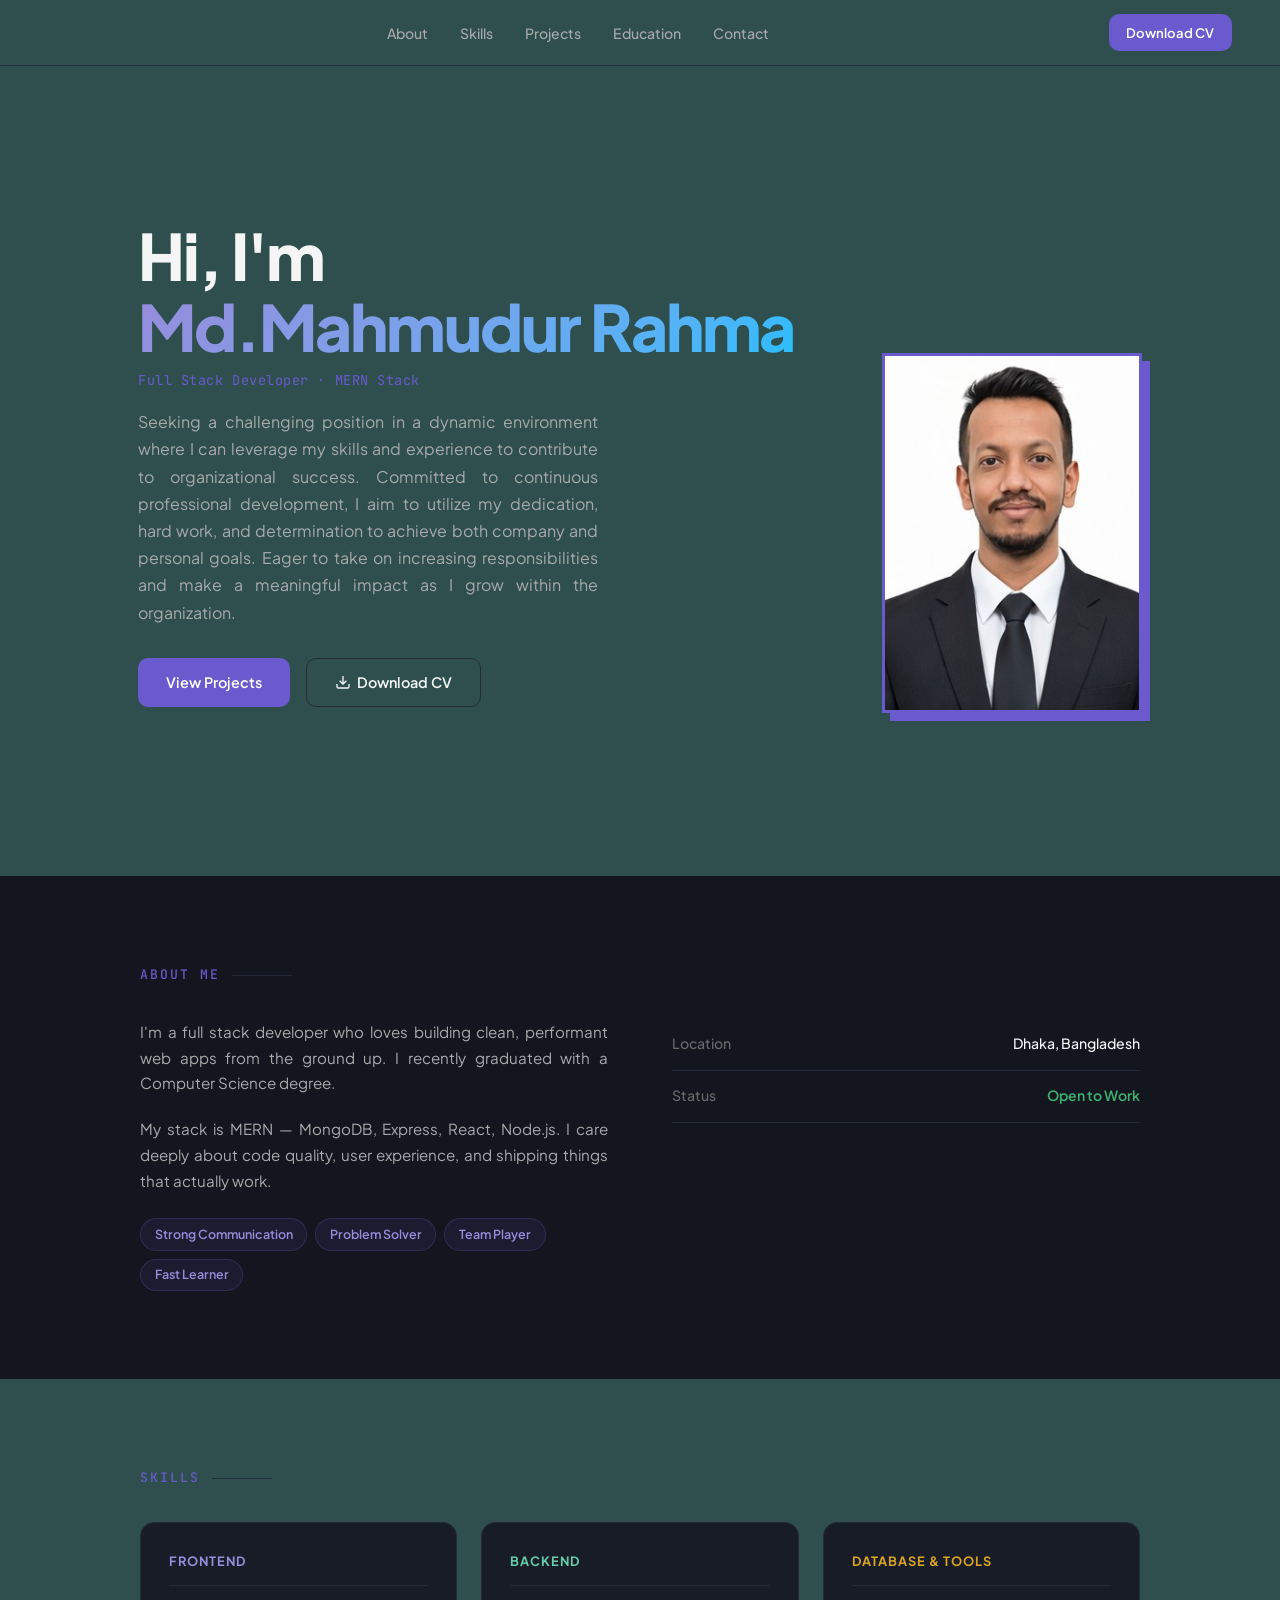
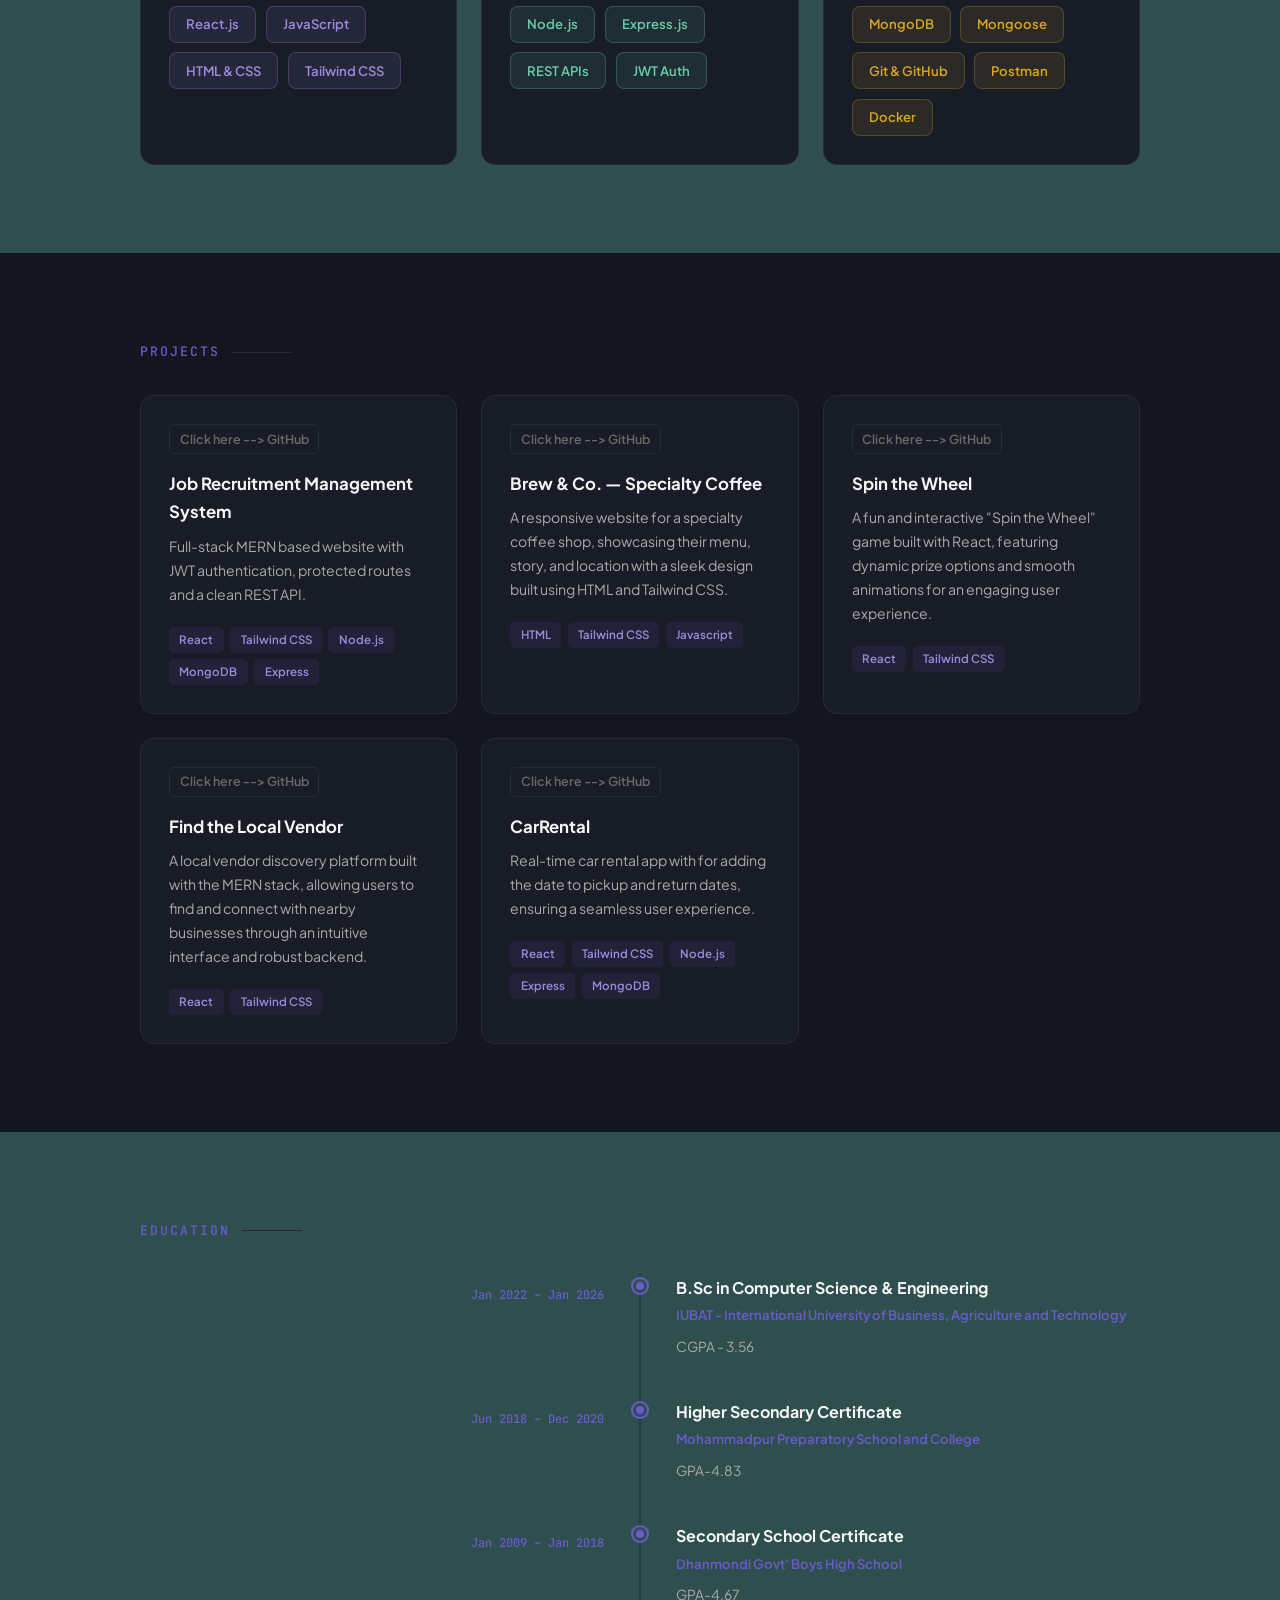
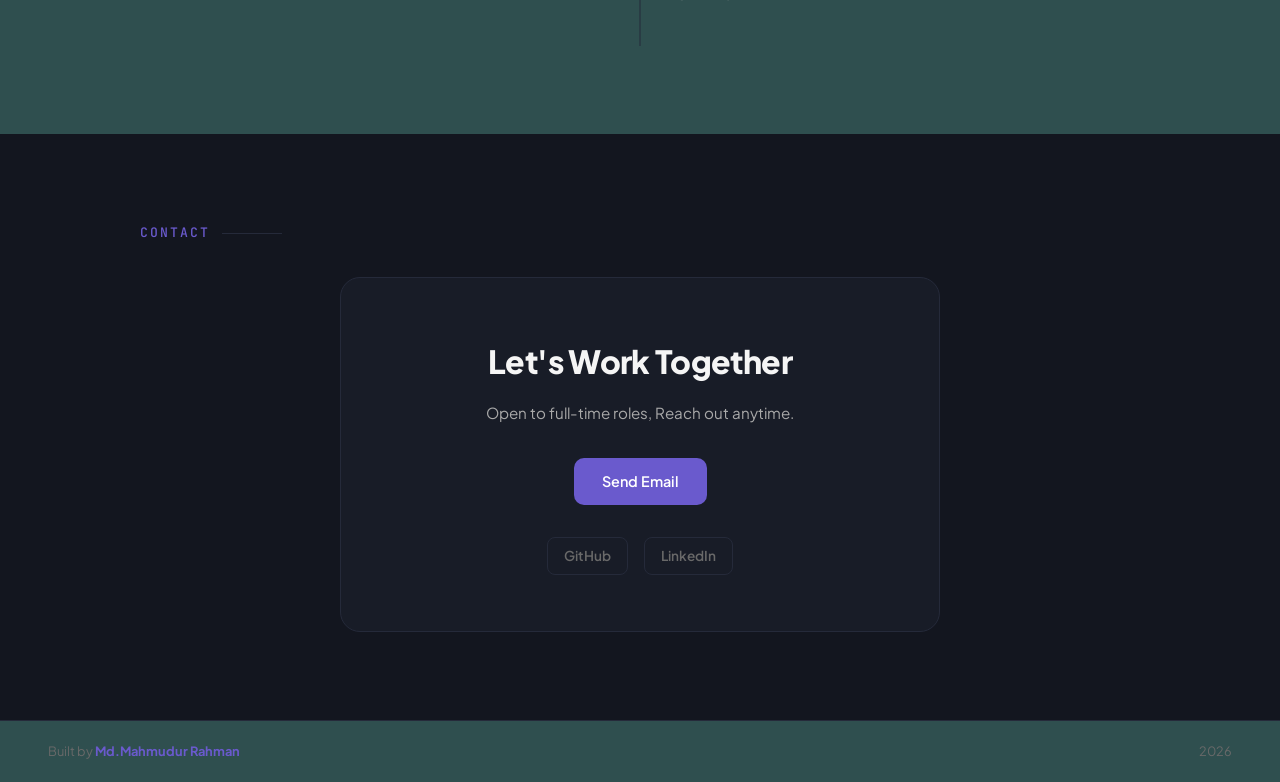
==== commit 103fe7a8: "add some project link" ====
--- a/portfolio/index.html
+++ b/portfolio/index.html
@@ -117,9 +117,7 @@
         <div class="sec-label">Skills</div>
         <div class="skill-cols">
           <div class="skill-col">
-            <div class="skill-col-title fe">
-              <span class="skill-col-icon">🎨</span> Frontend
-            </div>
+            <div class="skill-col-title fe">Frontend</div>
             <div class="skill-pills">
               <span>React.js</span>
               <span>JavaScript</span>
@@ -129,9 +127,7 @@
           </div>
 
           <div class="skill-col">
-            <div class="skill-col-title be">
-              <span class="skill-col-icon">⚙️</span> Backend
-            </div>
+            <div class="skill-col-title be">Backend</div>
             <div class="skill-pills">
               <span>Node.js</span>
               <span>Express.js</span>
@@ -141,9 +137,7 @@
           </div>
 
           <div class="skill-col">
-            <div class="skill-col-title db">
-              <span class="skill-col-icon">🗄️</span> Database & Tools
-            </div>
+            <div class="skill-col-title db">Database & Tools</div>
             <div class="skill-pills">
               <span>MongoDB</span>
               <span>Mongoose</span>
@@ -168,7 +162,7 @@
                   href="https://github.com/Mahmudur-86/Job-Recruitment-Management-System-"
                   target="_blank"
                   rel="noopener"
-                  >GitHub
+                  >Click here --> GitHub
                 </a>
               </div>
             </div>
@@ -188,7 +182,36 @@
           <div class="card fade-up">
             <div class="card-header">
               <div class="card-links">
-                <a href="#" target="_blank" rel="noopener">GitHub </a>
+                <a
+                  href="https://github.com/Mahmudur-86/Brew-Co.-Specialty-Coffee"
+                  target="_blank"
+                  rel="noopener"
+                  >Click here --> GitHub
+                </a>
+              </div>
+            </div>
+            <h3>Brew & Co. — Specialty Coffee</h3>
+            <p>
+              A responsive website for a specialty coffee shop, showcasing their
+              menu, story, and location with a sleek design built using HTML and
+              Tailwind CSS.
+            </p>
+            <div class="card-tags">
+              <span>HTML</span>
+              <span>Tailwind CSS</span>
+              <span> Javascript </span>
+            </div>
+          </div>
+
+          <div class="card fade-up">
+            <div class="card-header">
+              <div class="card-links">
+                <a
+                  href="https://github.com/Mahmudur-86/spin-the--wheel"
+                  target="_blank"
+                  rel="noopener"
+                  >Click here --> GitHub
+                </a>
               </div>
             </div>
             <h3>Spin the Wheel</h3>
@@ -200,16 +223,18 @@
             <div class="card-tags">
               <span>React</span>
               <span>Tailwind CSS</span>
-              <span>Node.js</span>
-              <span>Express</span>
-              <span>MongoDB</span>
-            </div>
-          </div>
-
-          <div class="card fade-up">
-            <div class="card-header">
-              <div class="card-links">
-                <a href="#" target="_blank" rel="noopener">GitHub </a>
+            </div>
+          </div>
+
+          <div class="card fade-up">
+            <div class="card-header">
+              <div class="card-links">
+                <a
+                  href="https://github.com/Mahmudur-86/Find-the-Local-Vendor"
+                  target="_blank"
+                  rel="noopener"
+                  >Click here --> GitHub</a
+                >
               </div>
             </div>
             <h3>Find the Local Vendor</h3>
@@ -221,34 +246,24 @@
             <div class="card-tags">
               <span>React</span>
               <span>Tailwind CSS</span>
-              <span>Node.js</span>
-              <span>Express</span>
-              <span>MongoDB</span>
-            </div>
-          </div>
-
-          <div class="card fade-up">
-            <div class="card-header">
-              <div class="card-links">
-                <a href="#" target="_blank" rel="noopener">GitHub </a>
-              </div>
-            </div>
-            <h3>KeepStore</h3>
-            <p>There will be</p>
-            <div class="card-tags">
-              <span>Node.js</span><span>MongoDB</span><span>JWT</span>
-            </div>
-          </div>
-          <div class="card fade-up">
-            <div class="card-header">
-              <div class="card-links">
-                <a href="#" target="_blank" rel="noopener">GitHub </a>
+            </div>
+          </div>
+
+          <div class="card fade-up">
+            <div class="card-header">
+              <div class="card-links">
+                <a
+                  href="https://github.com/Mahmudur-86/CarRental"
+                  target="_blank"
+                  rel="noopener"
+                  >Click here --> GitHub</a
+                >
               </div>
             </div>
             <h3>CarRental</h3>
             <p>
-              Real-time car rental app with Socket.io for live updates and
-              seamless user experience.
+              Real-time car rental app with for adding the date to pickup and
+              return dates, ensuring a seamless user experience.
             </p>
             <div class="card-tags">
               <span>React</span>
@@ -269,7 +284,7 @@
         <div class="timeline">
           <div class="tl-item fade-up">
             <div class="tl-left">
-              <span class="tl-date">Jan 2022 – Feb 2026</span>
+              <span class="tl-date">Jan 2022 – Jan 2026</span>
             </div>
             <div class="tl-dot"></div>
             <div class="tl-right">
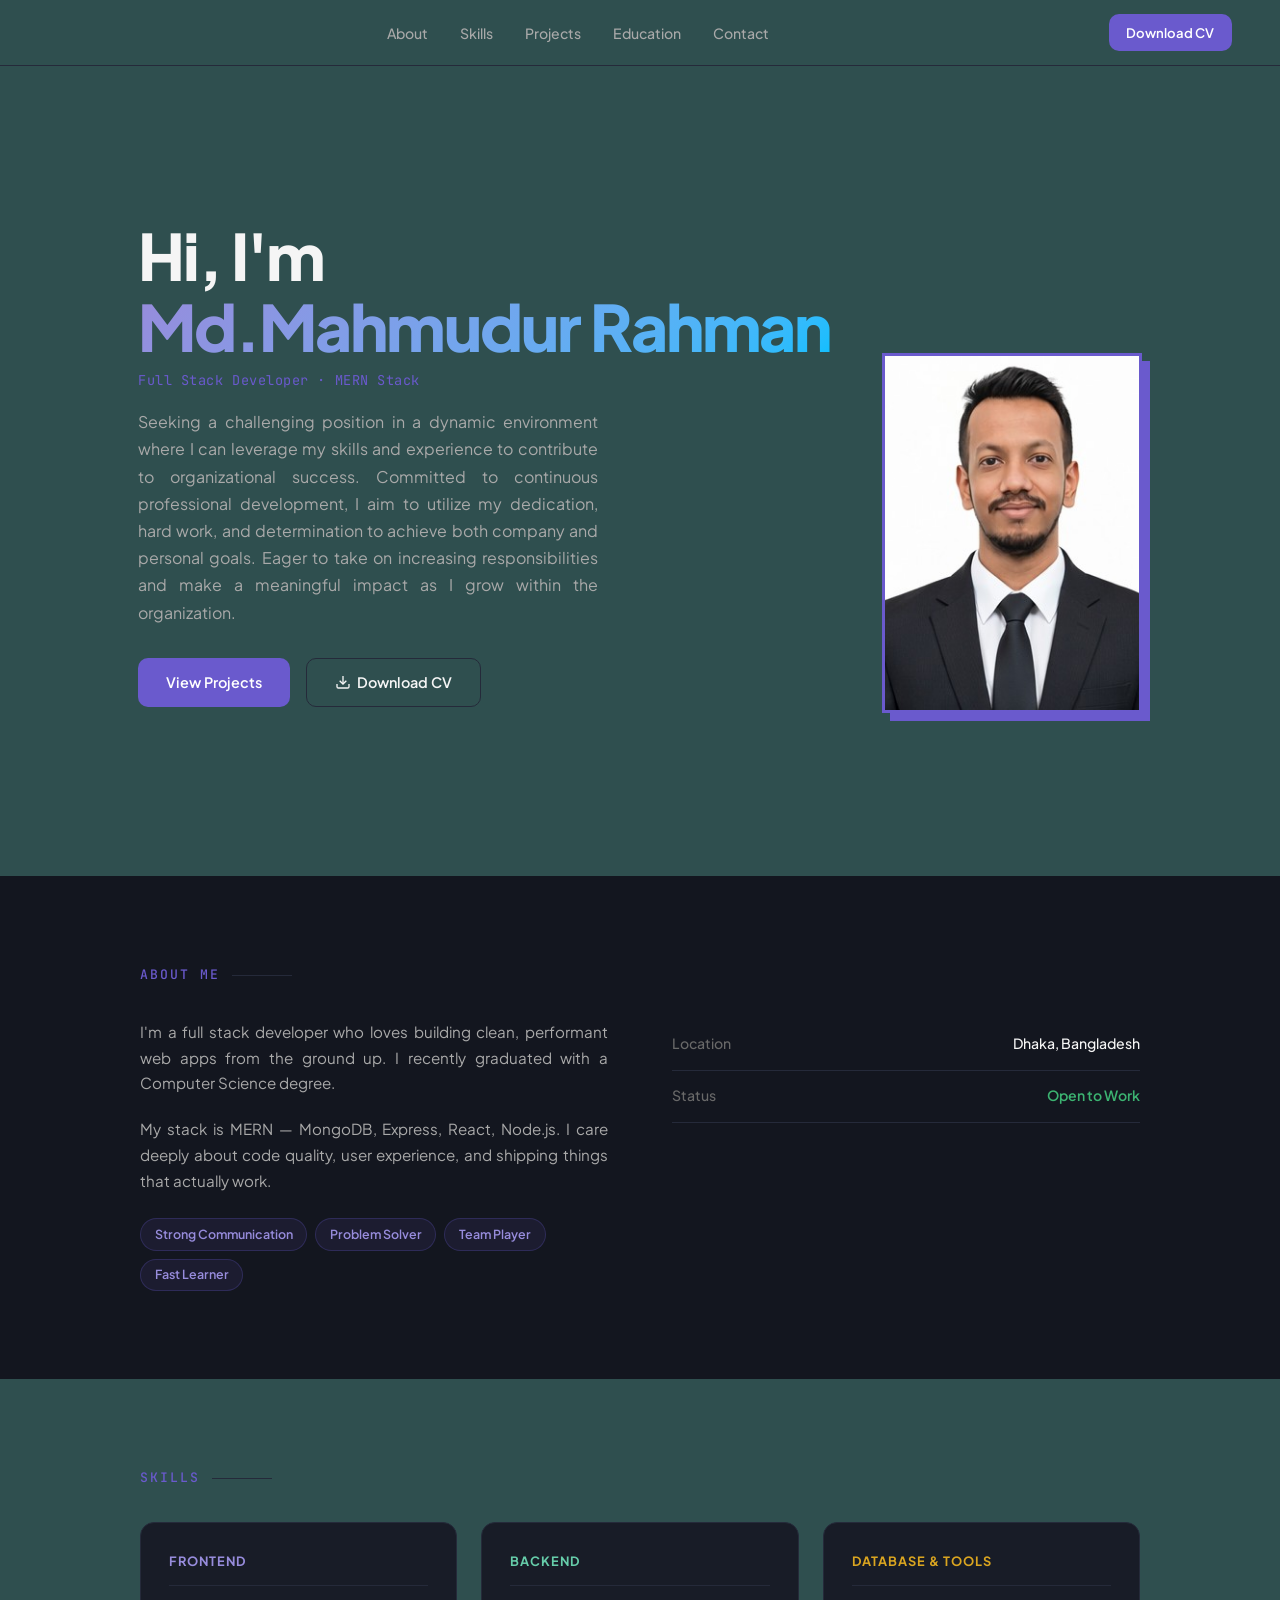
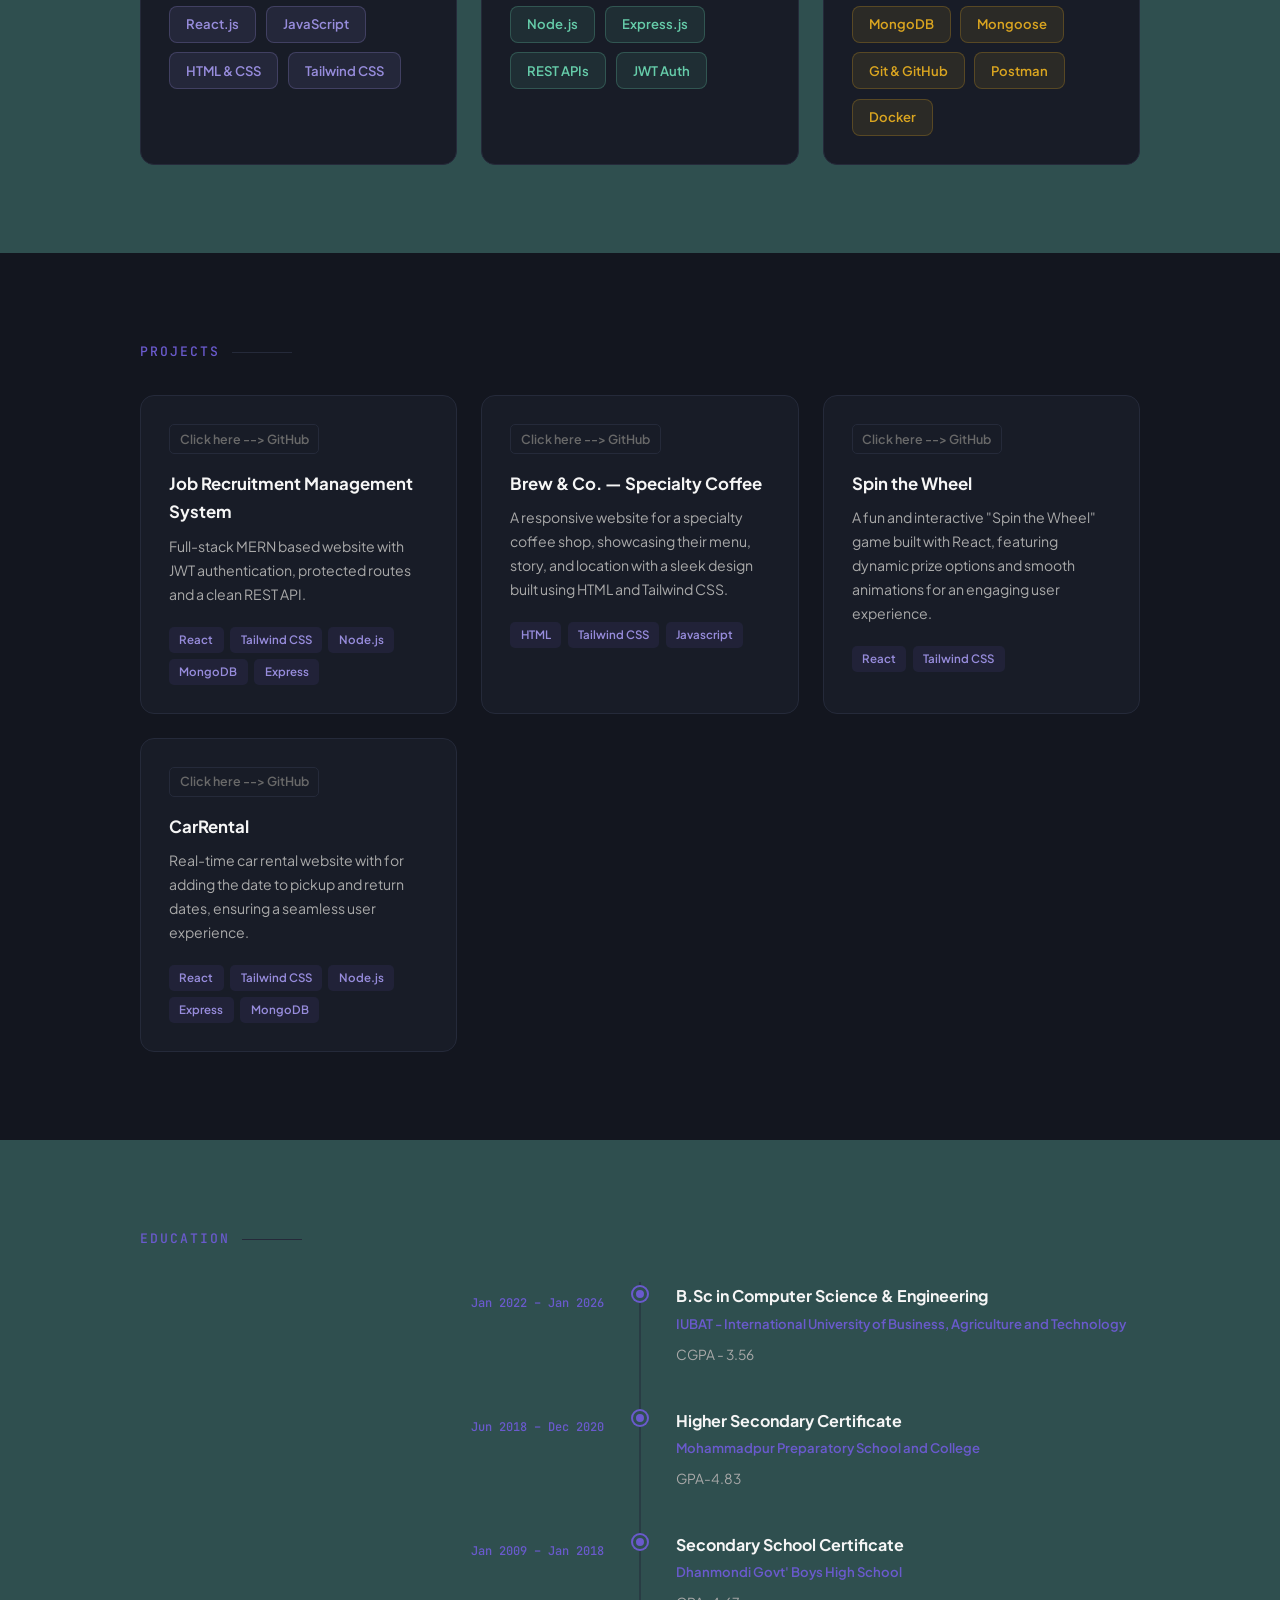
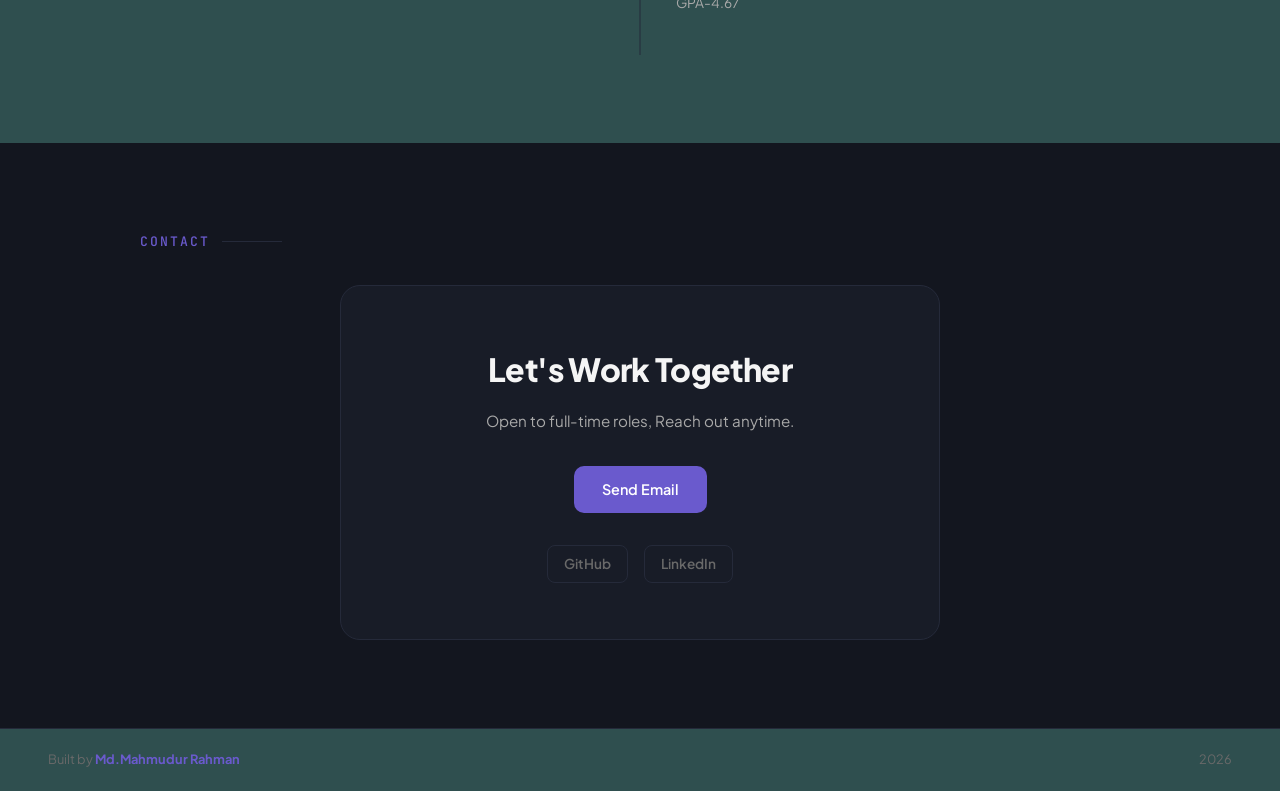
==== commit c0a06317: "some correction" ====
--- a/portfolio/index.html
+++ b/portfolio/index.html
@@ -230,29 +230,6 @@
             <div class="card-header">
               <div class="card-links">
                 <a
-                  href="https://github.com/Mahmudur-86/Find-the-Local-Vendor"
-                  target="_blank"
-                  rel="noopener"
-                  >Click here --> GitHub</a
-                >
-              </div>
-            </div>
-            <h3>Find the Local Vendor</h3>
-            <p>
-              A local vendor discovery platform built with the MERN stack,
-              allowing users to find and connect with nearby businesses through
-              an intuitive interface and robust backend.
-            </p>
-            <div class="card-tags">
-              <span>React</span>
-              <span>Tailwind CSS</span>
-            </div>
-          </div>
-
-          <div class="card fade-up">
-            <div class="card-header">
-              <div class="card-links">
-                <a
                   href="https://github.com/Mahmudur-86/CarRental"
                   target="_blank"
                   rel="noopener"
@@ -262,8 +239,8 @@
             </div>
             <h3>CarRental</h3>
             <p>
-              Real-time car rental app with for adding the date to pickup and
-              return dates, ensuring a seamless user experience.
+              Real-time car rental website with for adding the date to pickup
+              and return dates, ensuring a seamless user experience.
             </p>
             <div class="card-tags">
               <span>React</span>
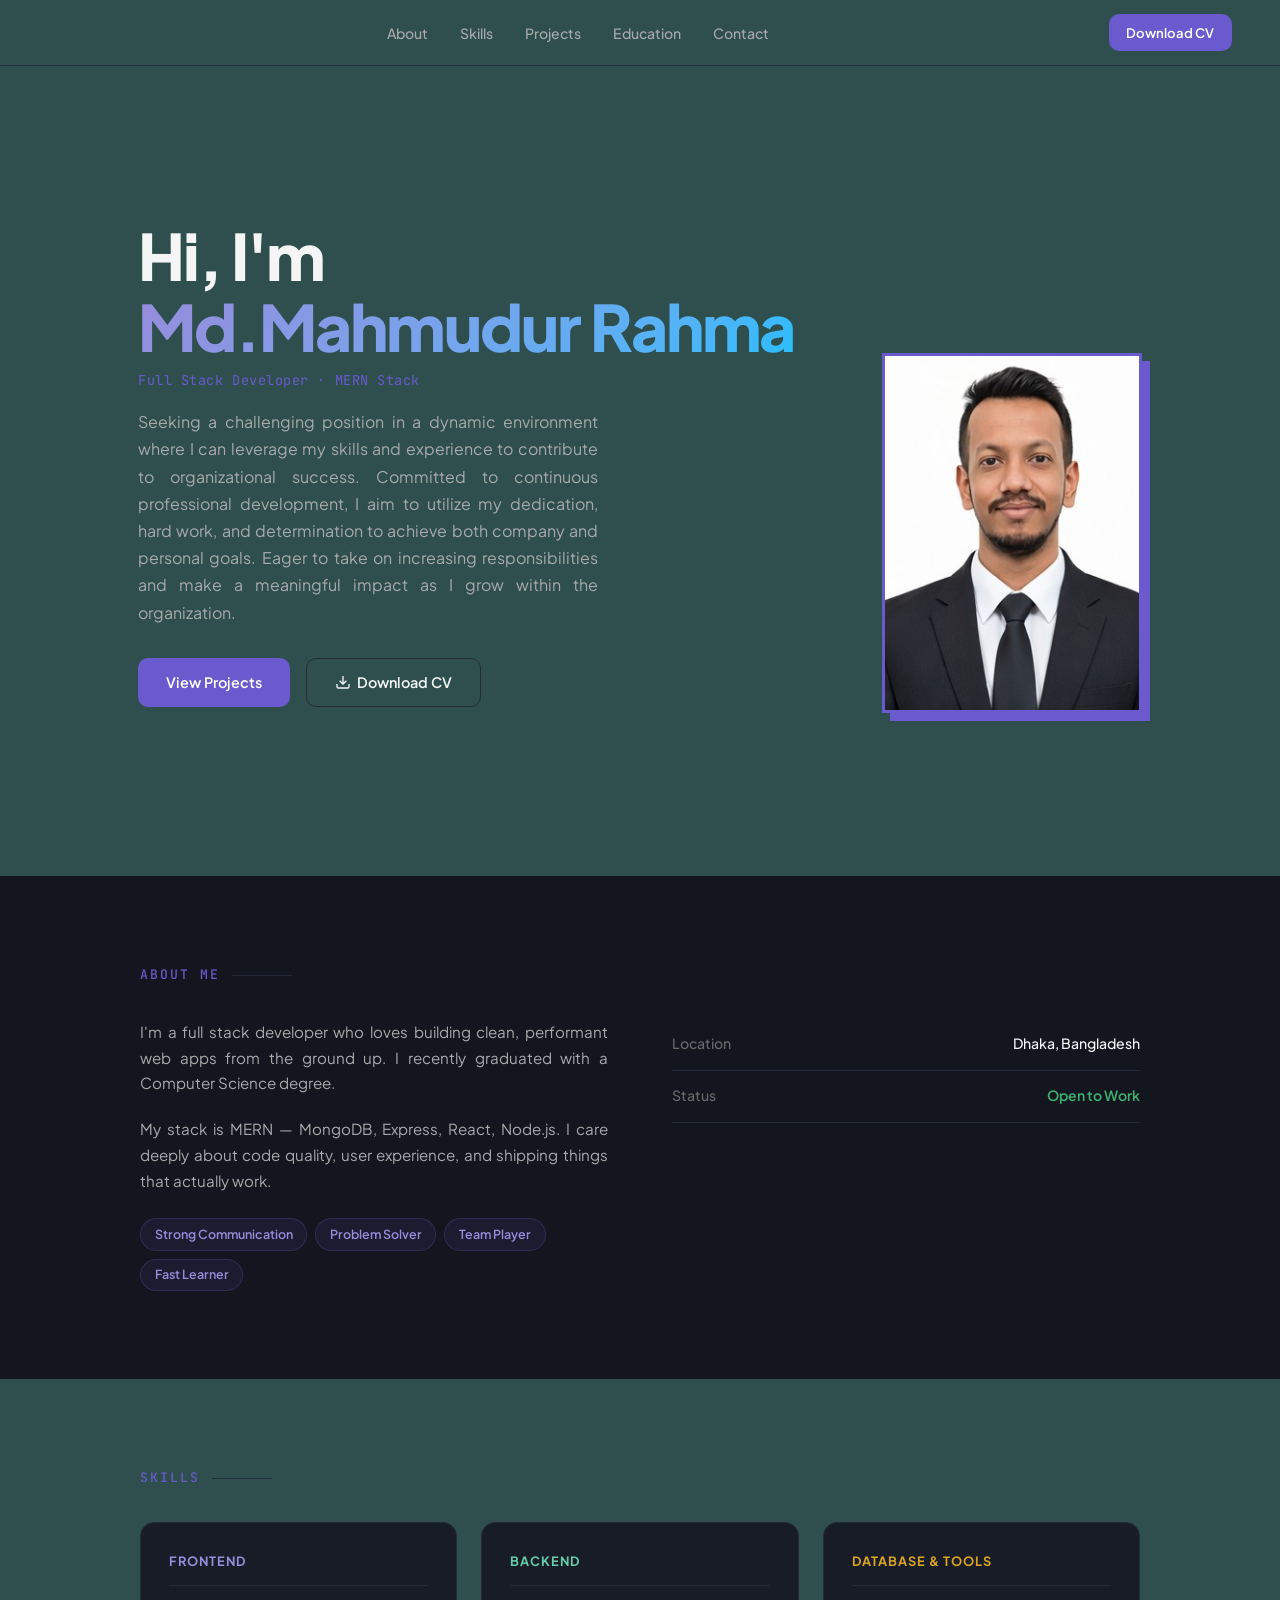
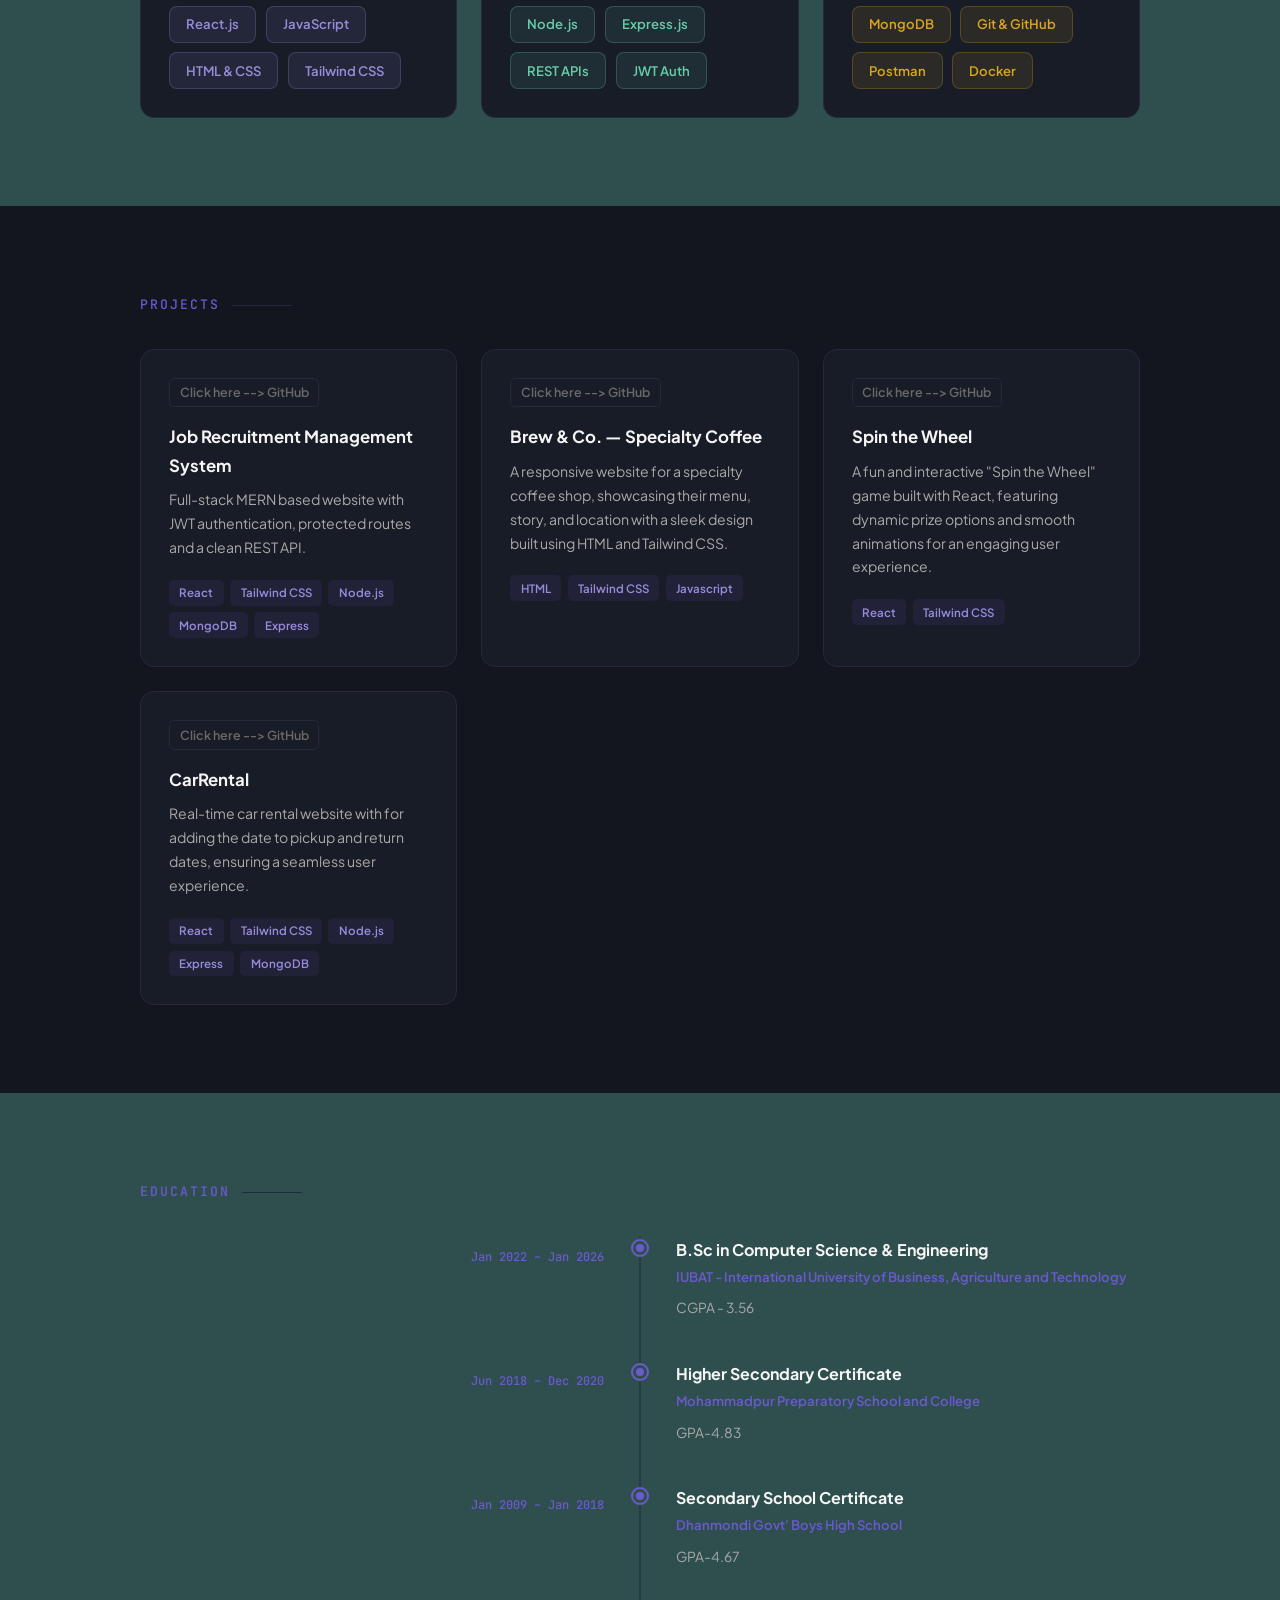
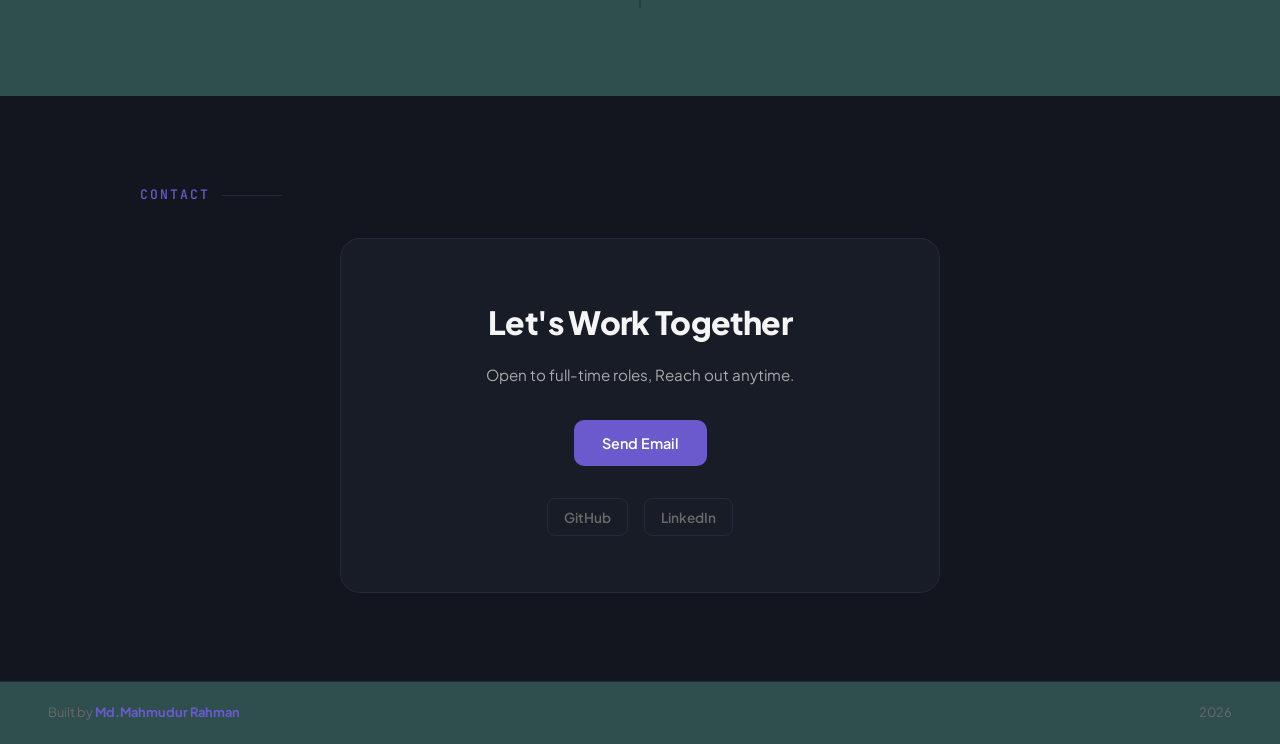
==== commit c7a0f9a0: "time to add now" ====
--- a/portfolio/index.html
+++ b/portfolio/index.html
@@ -140,7 +140,7 @@
             <div class="skill-col-title db">Database & Tools</div>
             <div class="skill-pills">
               <span>MongoDB</span>
-              <span>Mongoose</span>
+
               <span>Git & GitHub</span>
               <span>Postman</span>
               <span>Docker</span>
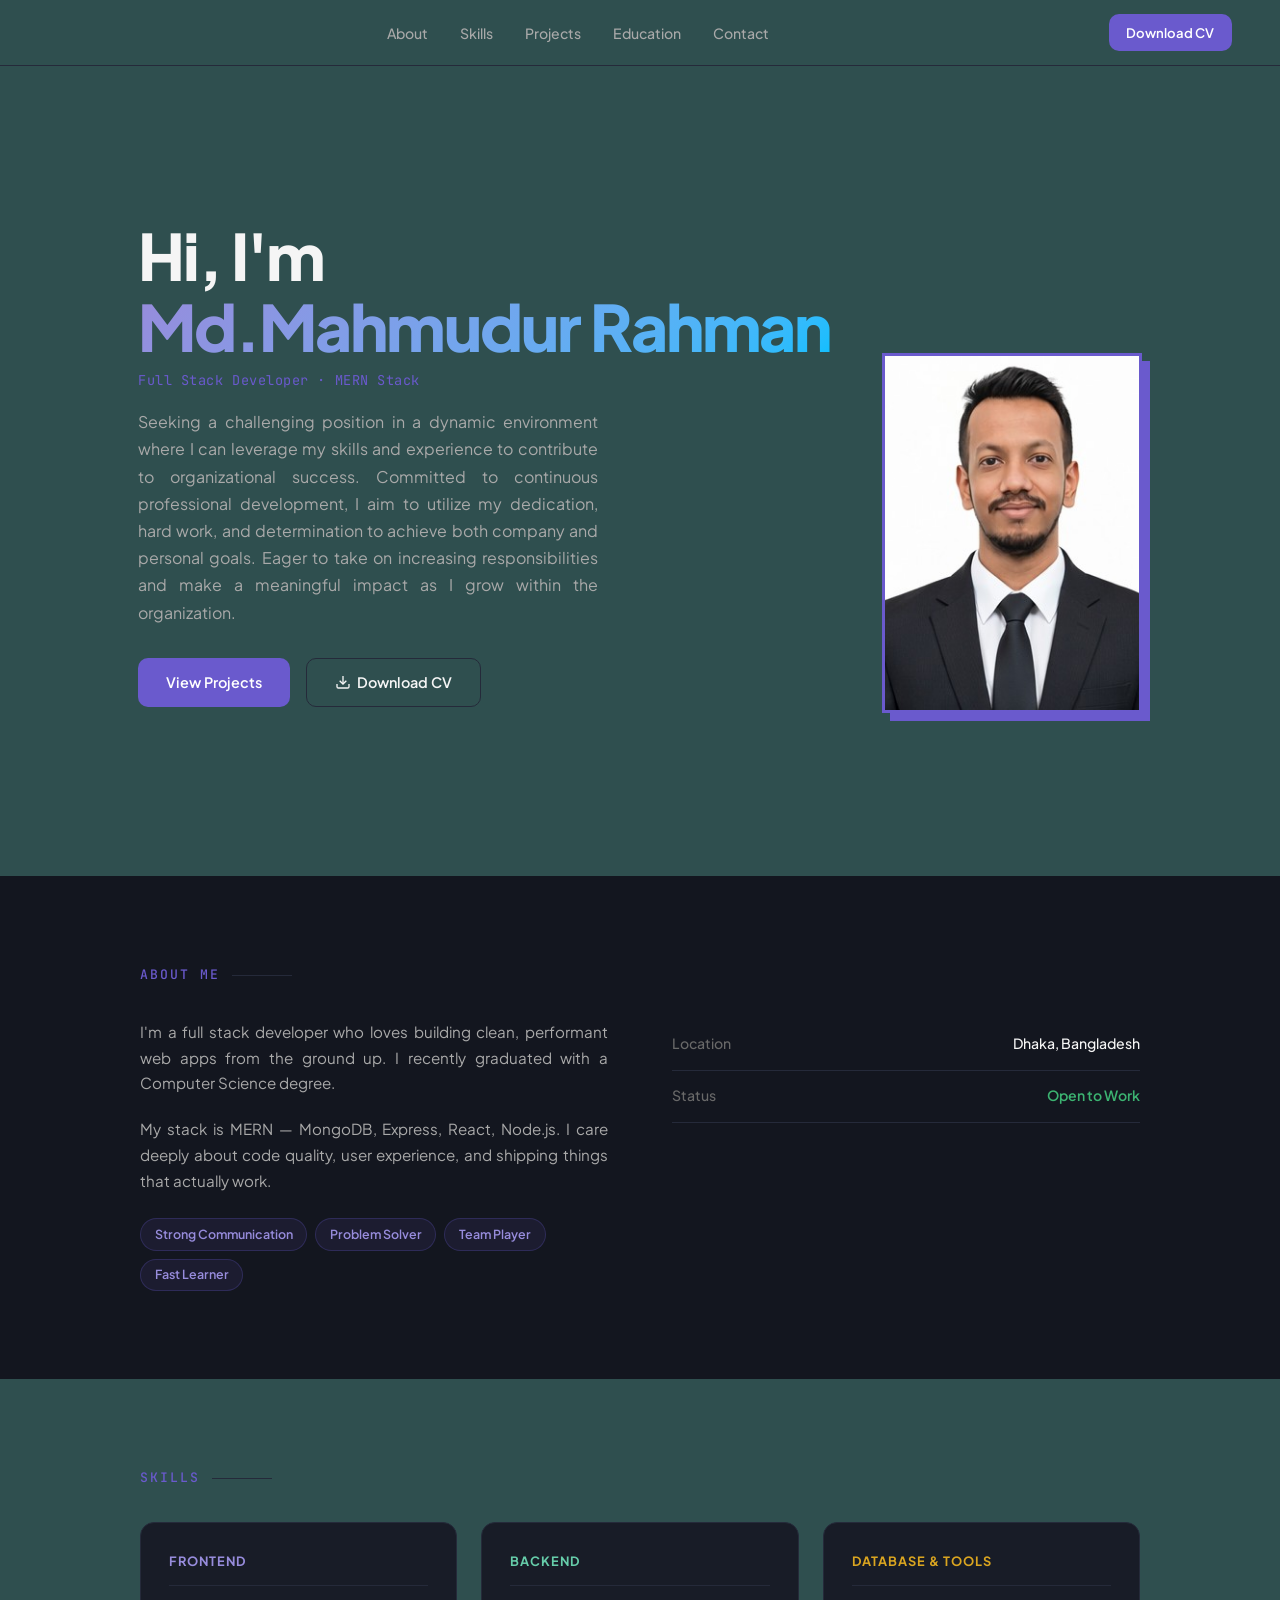
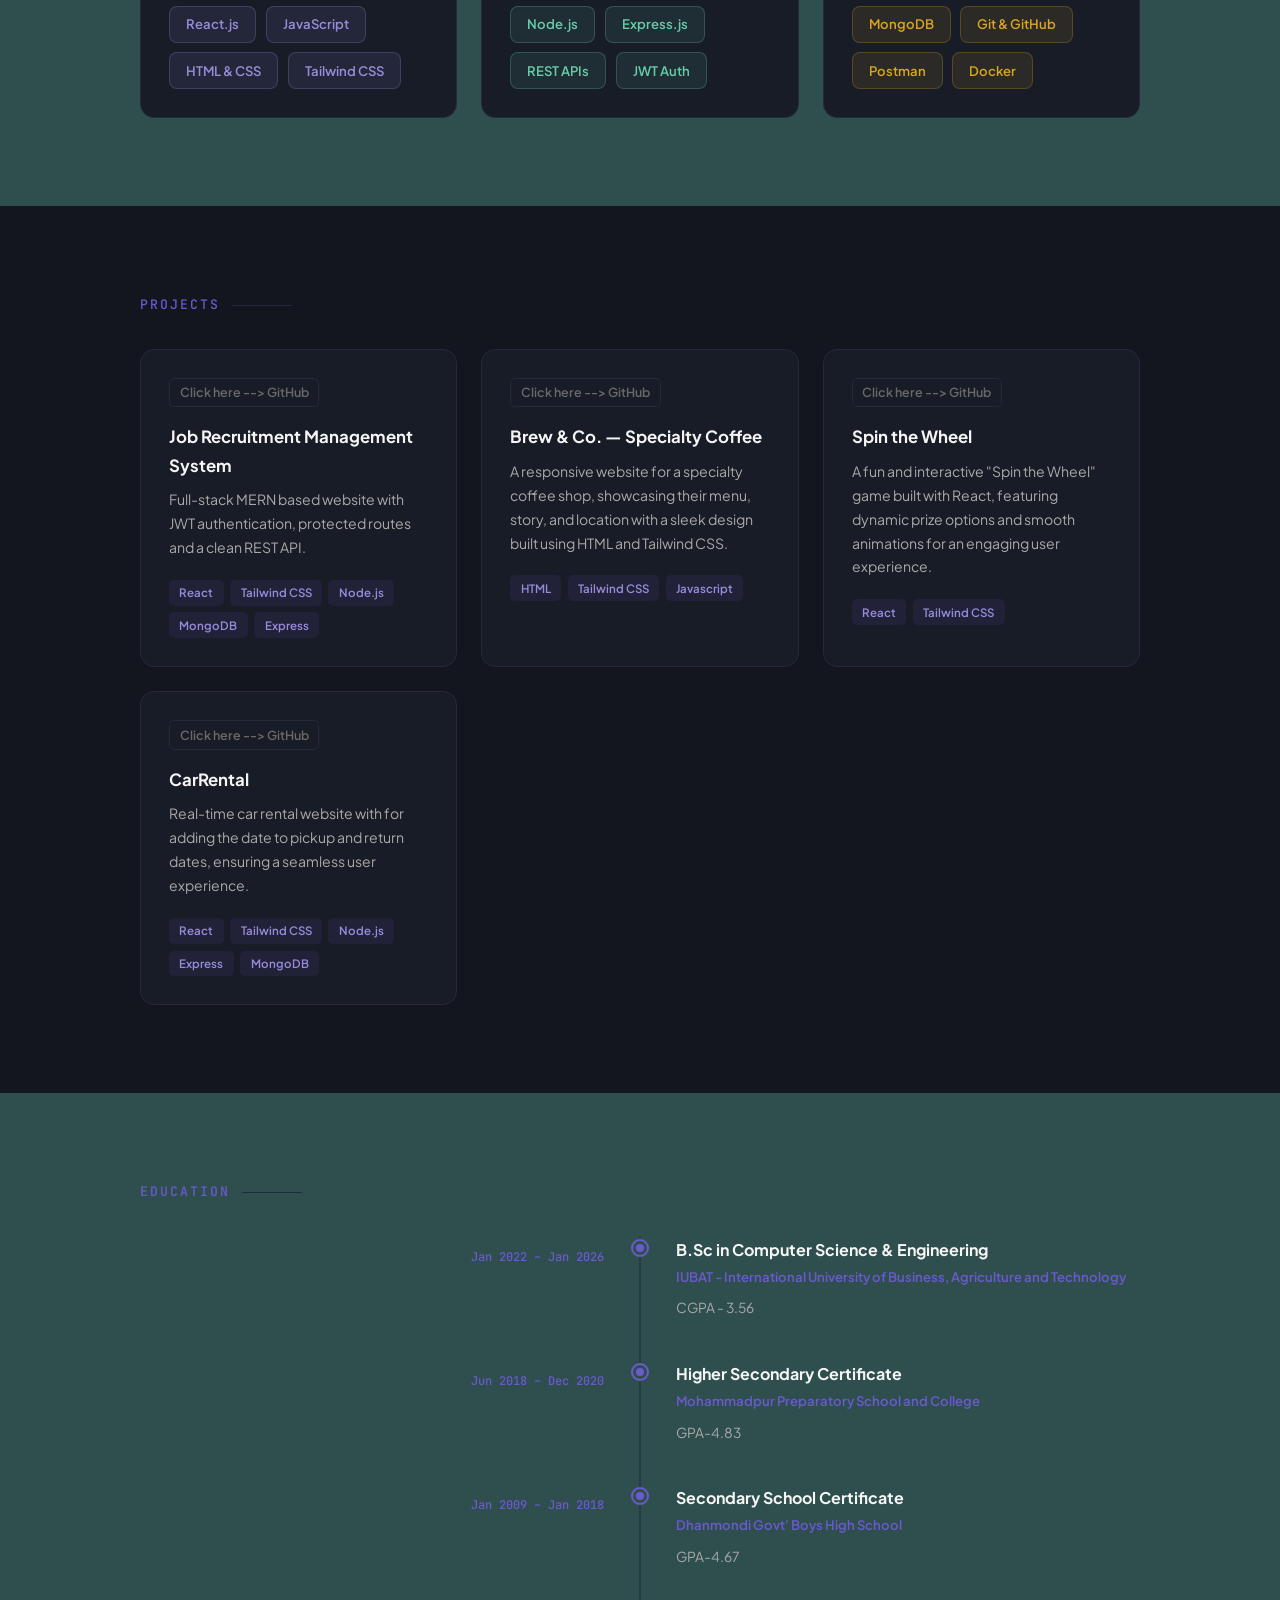
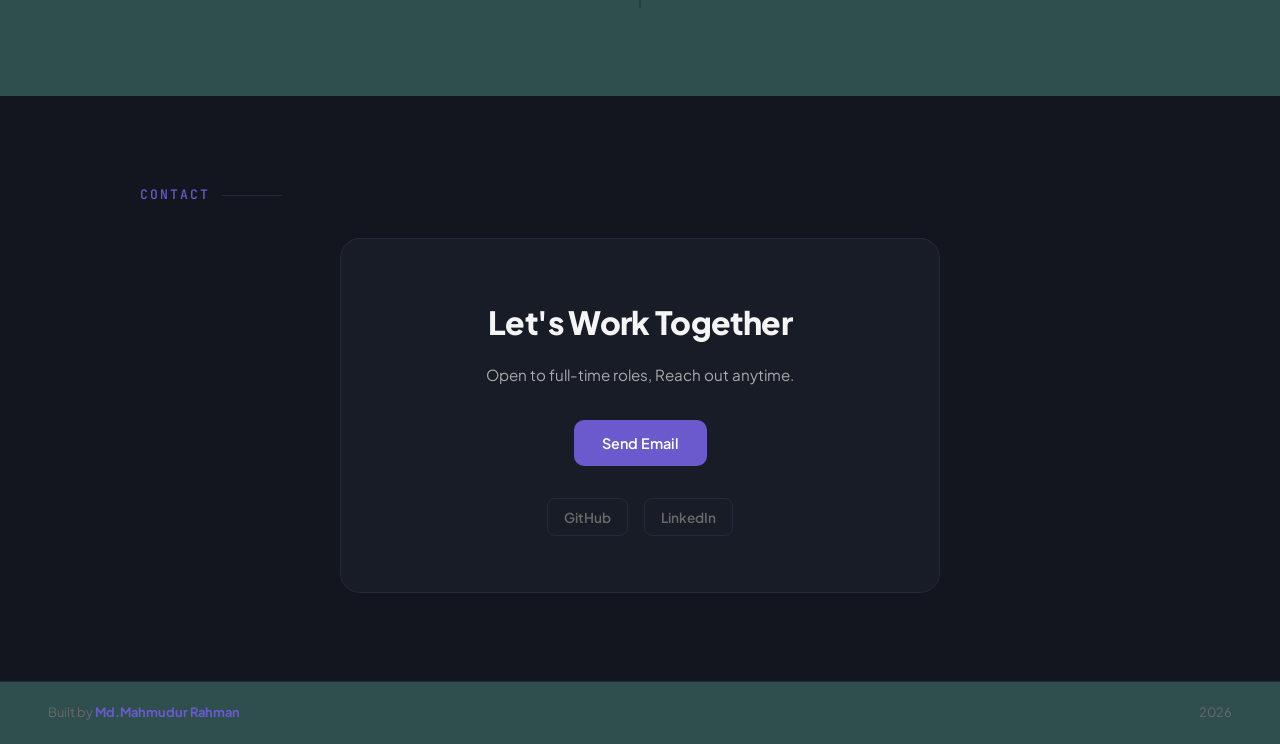
==== commit e2212fe0: "some task add done" ====
--- a/portfolio/index.html
+++ b/portfolio/index.html
@@ -22,7 +22,9 @@
         <li><a href="#education">Education</a></li>
         <li><a href="#contact">Contact</a></li>
       </ul>
-      <a href="cv.pdf" download class="cv-btn">Download CV</a>
+      <a href="./CV/Md.Mahmudur_Rahman___CV.pdf" download class="cv-btn"
+        >Download CV</a
+      >
       <button class="hamburger" id="hamburger" aria-label="Toggle menu">
         <span></span><span></span><span></span>
       </button>
@@ -44,7 +46,11 @@
         </p>
         <div class="hero-actions">
           <a href="#projects" class="btn">View Projects</a>
-          <a href="cv.pdf" download class="btn btn-outline">
+          <a
+            href="./CV/Md.Mahmudur_Rahman___CV.pdf"
+            download
+            class="btn btn-outline"
+          >
             <svg
               width="16"
               height="16"
